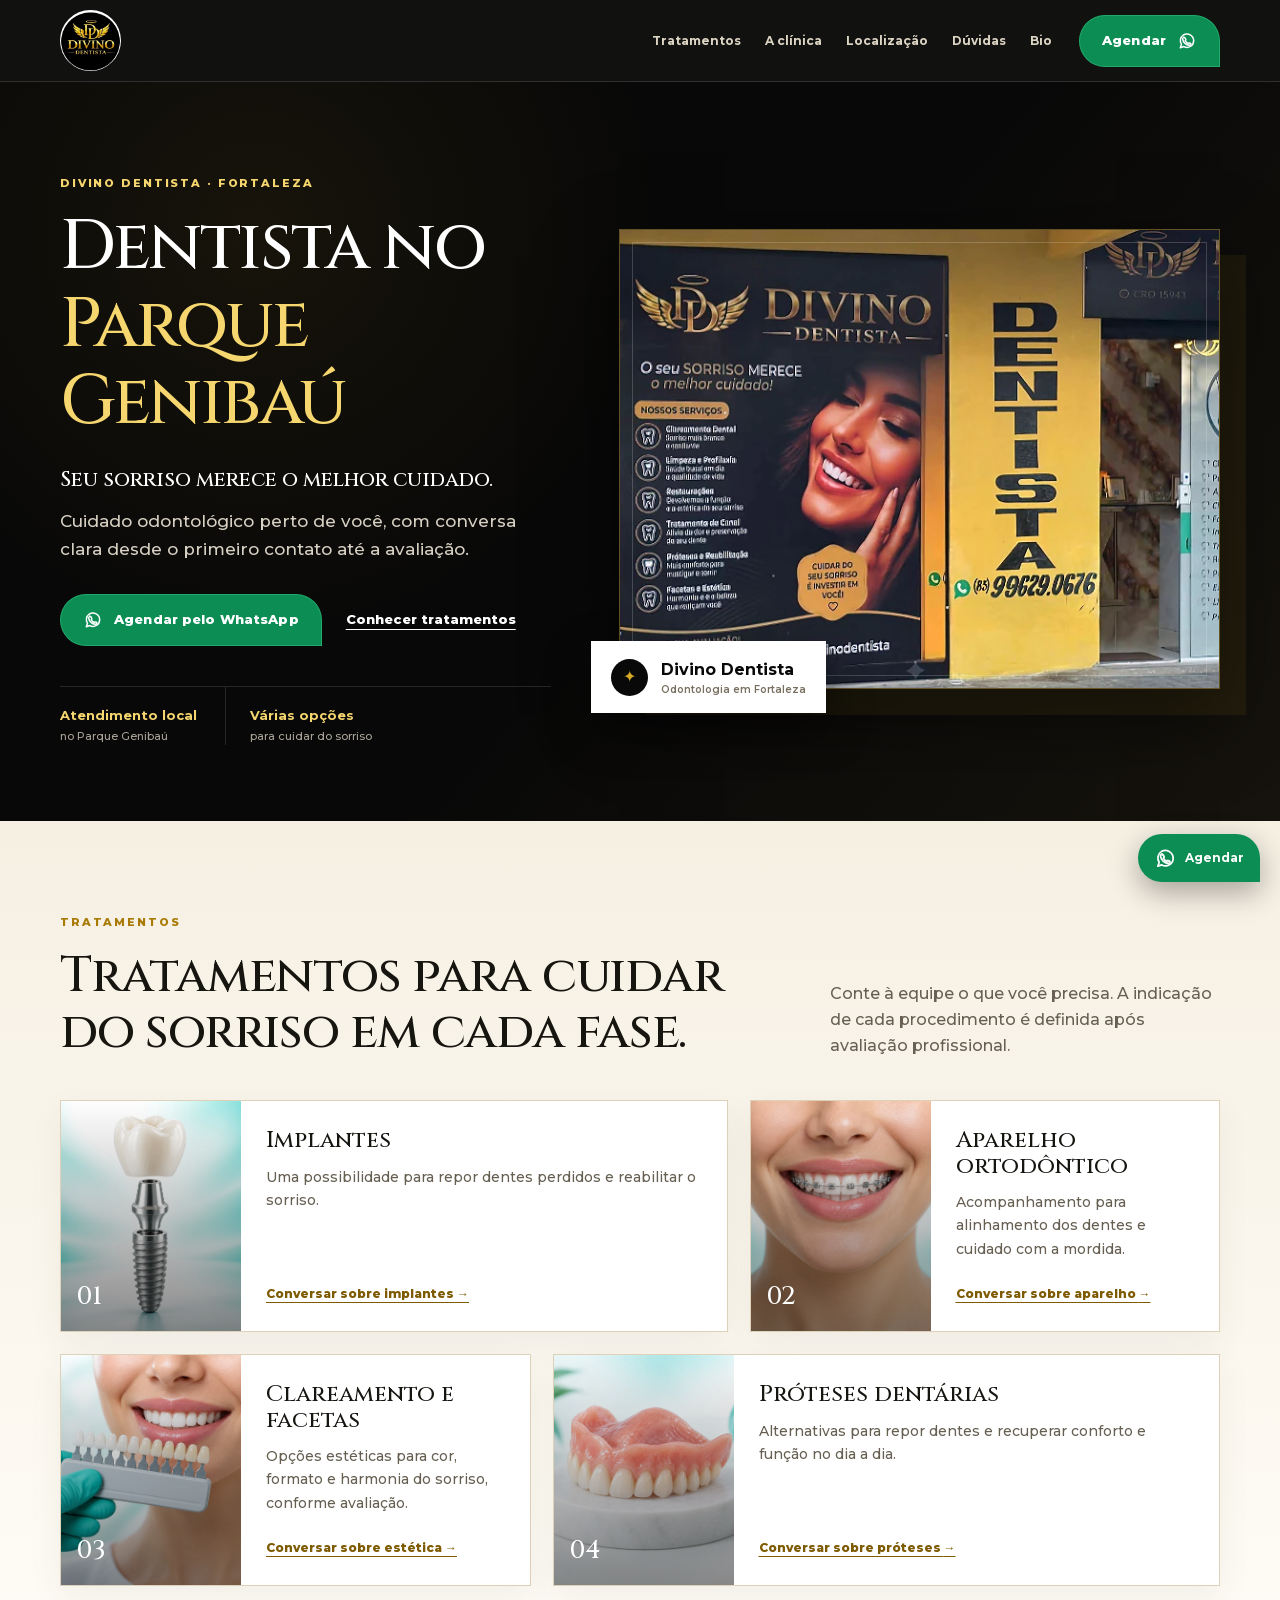
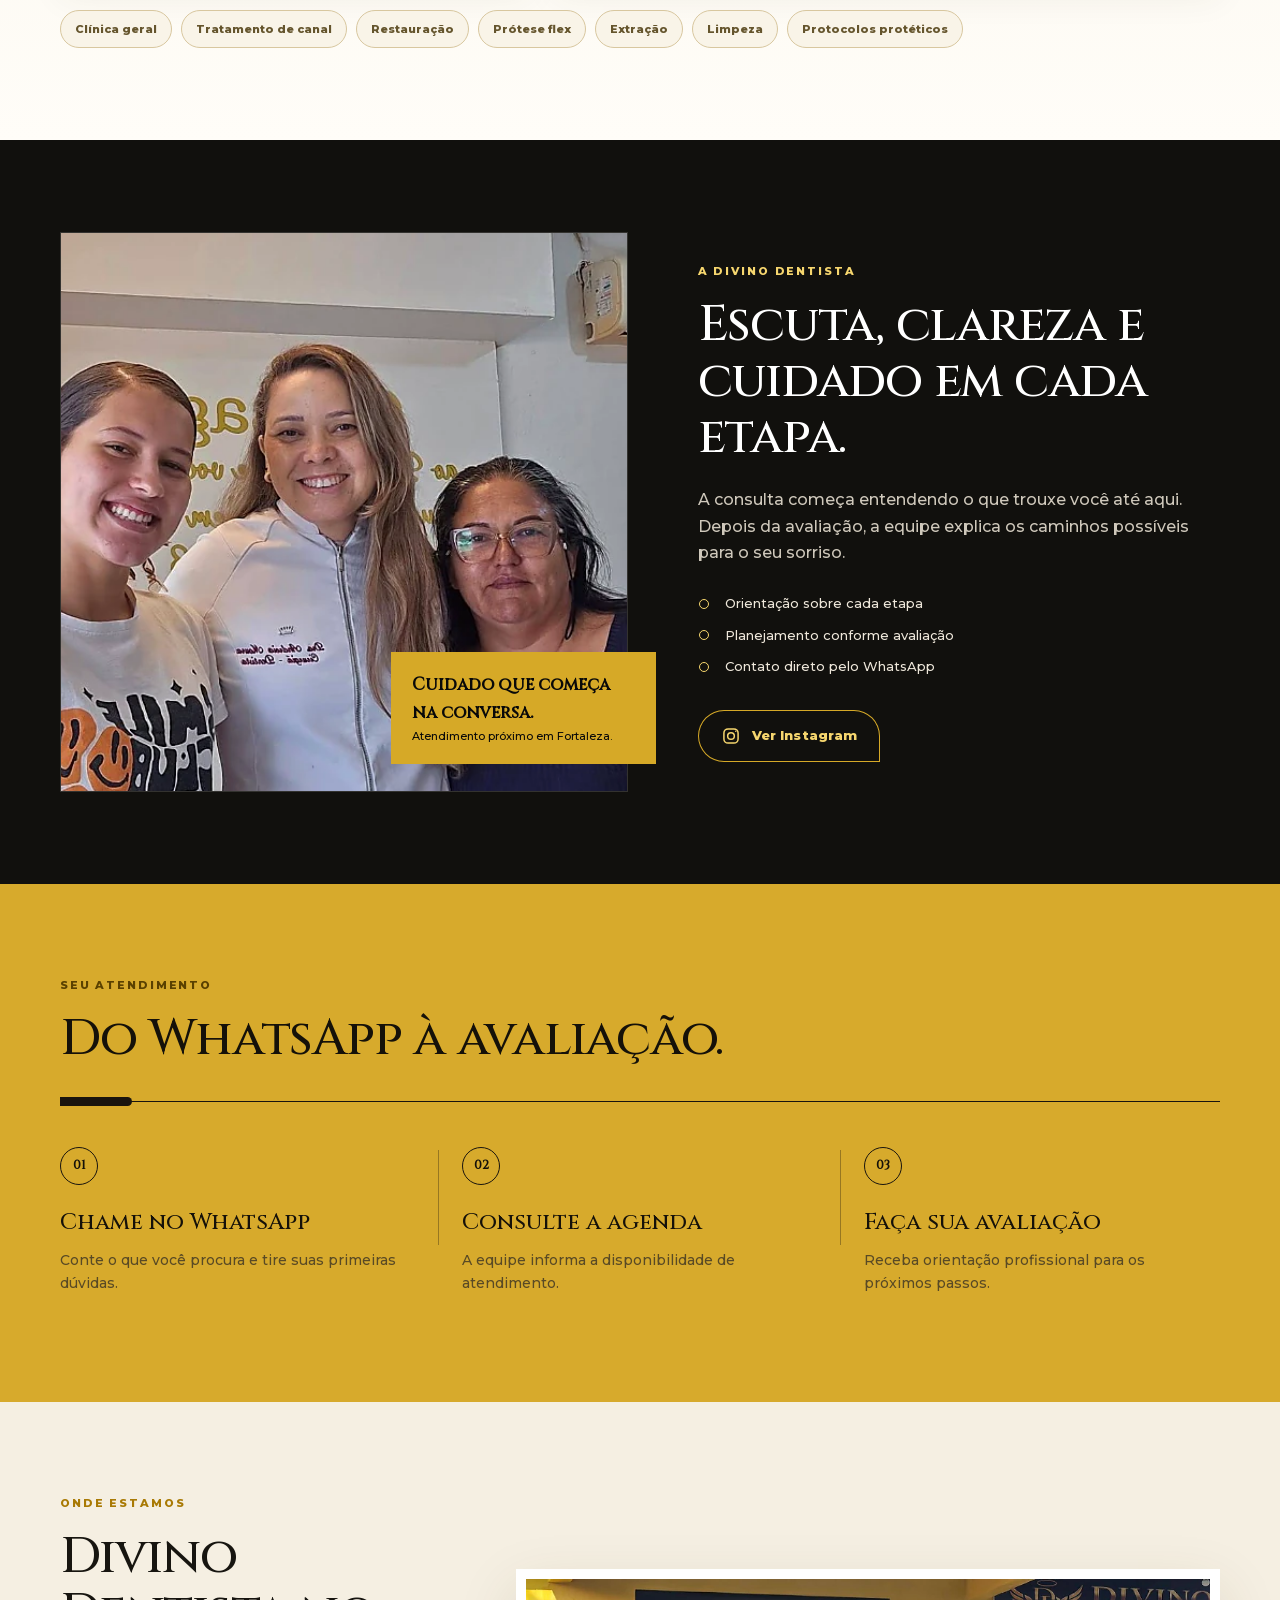
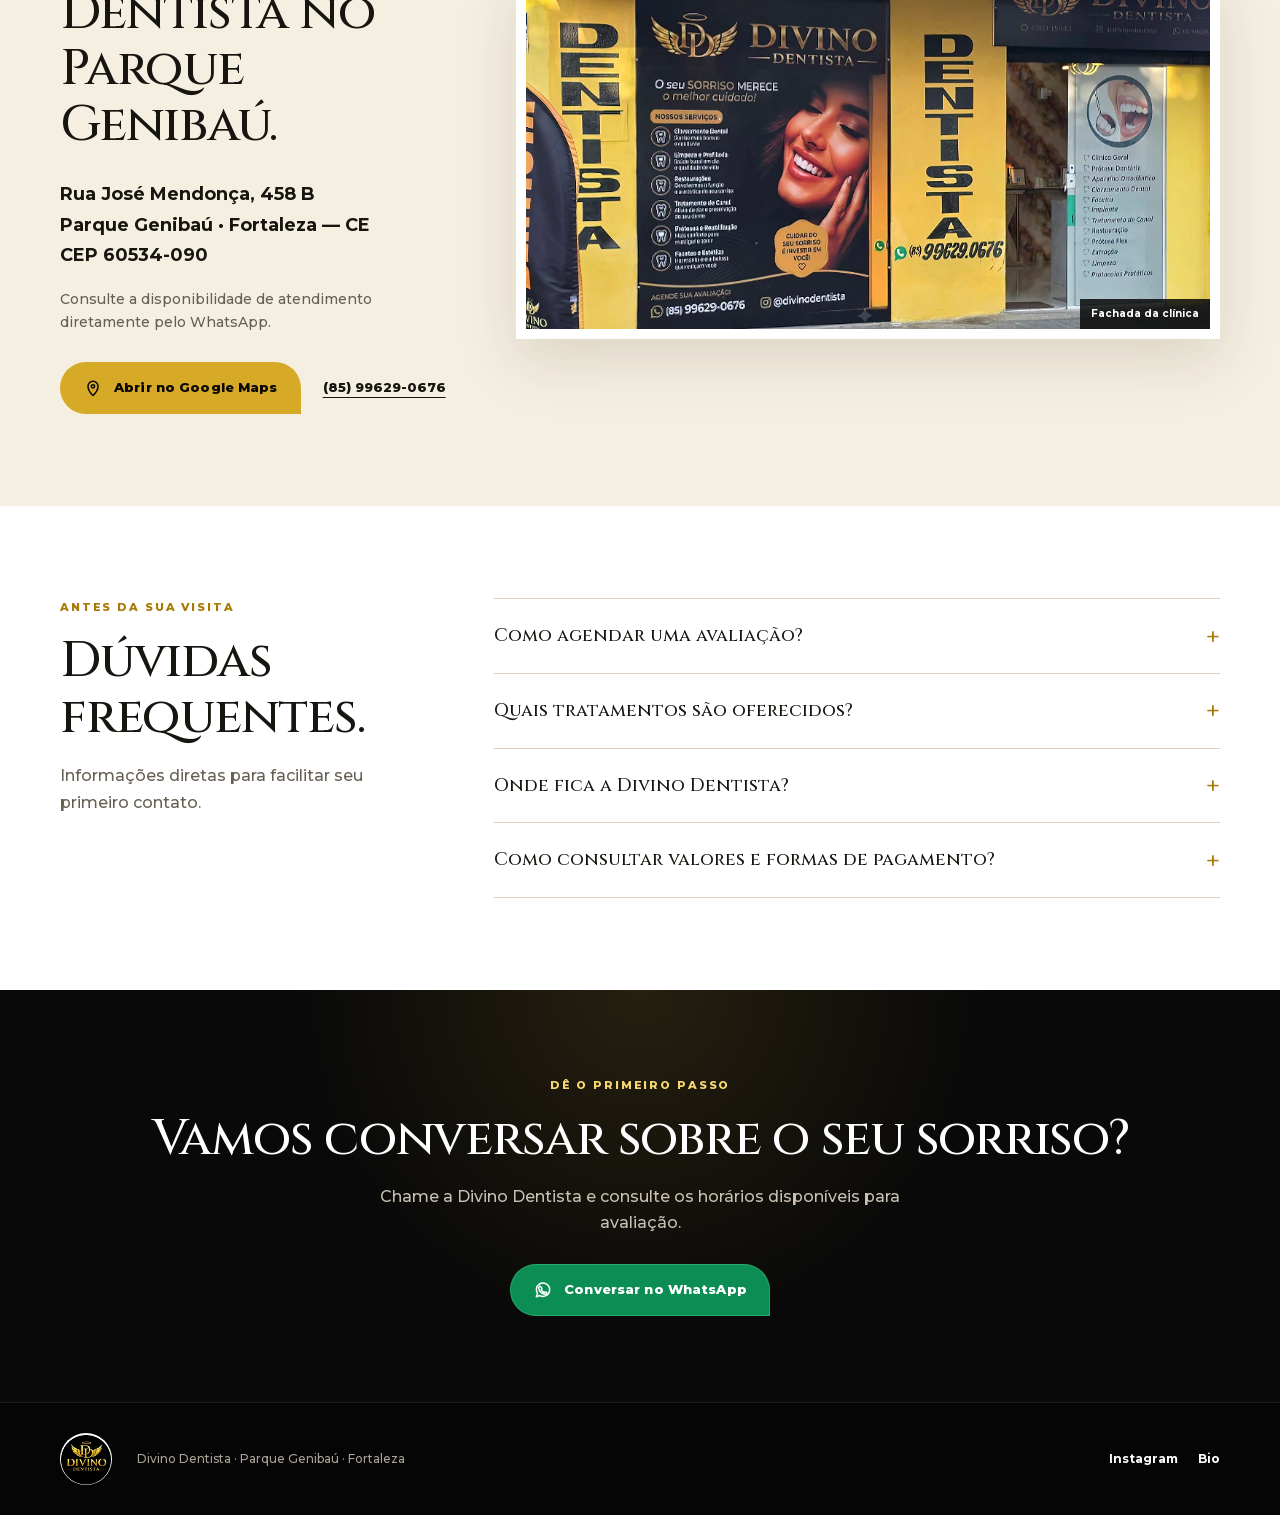
==== index.html @ 61fd7e7f "Publicar prévia do site Divino Dentista" ====
<!doctype html>
<html lang="pt-BR">
<head>
<meta charset="utf-8">
<meta name="viewport" content="width=device-width, initial-scale=1">
<title>Dentista no Parque Genibaú, Fortaleza | Divino Dentista</title>
<meta name="description" content="Dentista no Parque Genibaú, Fortaleza. Conheça os tratamentos da Divino Dentista e fale pelo WhatsApp para agendar sua avaliação.">
<meta name="robots" content="noindex, nofollow, noarchive">
<meta name="theme-color" content="#090909">
<meta property="og:type" content="website">
<meta property="og:locale" content="pt_BR">
<meta property="og:title" content="Divino Dentista | Odontologia no Parque Genibaú">
<meta property="og:description" content="Cuidado odontológico em Fortaleza. Veja os tratamentos e fale com a Divino Dentista.">
<meta property="og:image" content="./assets/fachada-divino.webp">
<link rel="icon" href="./assets/logo-divino.webp">
<link rel="stylesheet" href="./fonts.css">
<link rel="stylesheet" href="./personalizacao.css">
<script src="./config.js" defer></script>
<script src="./navegacao.js" defer></script>
<script src="./efeitos.js" defer></script>
<script type="application/ld+json">{"@context":"https://schema.org","@type":["Dentist","LocalBusiness"],"name":"Divino Dentista","telephone":"+55 85 99629-0676","image":"./assets/fachada-divino.webp","address":{"@type":"PostalAddress","streetAddress":"Rua José Mendonça, 458 B","addressLocality":"Fortaleza","addressRegion":"CE","postalCode":"60534-090","addressCountry":"BR"},"sameAs":["https://www.instagram.com/divinodentista/"],"hasMap":"https://maps.app.goo.gl/m3J3SYKCeG3zwxHp8"}</script>
</head>
<body>
<main>
<header class="header">
<a class="brand" href="#inicio" aria-label="Divino Dentista — início"><img class="clinic-logo" src="./assets/logo-divino.webp" alt="Divino Dentista" width="196" height="198"></a>
<nav aria-label="Navegação principal"><a href="#tratamentos">Tratamentos</a><a href="#clinica">A clínica</a><a href="#localizacao">Localização</a><a href="#duvidas">Dúvidas</a><a href="./bio.html">Bio</a></nav>
<a class="mobile-bio-link" href="./bio.html">Bio</a>
<a class="header-cta whatsapp-button" href="https://wa.me/5585996290676?text=Ol%C3%A1%2C%20vim%20pelo%20site%20da%20Divino%20Dentista%20e%20gostaria%20de%20agendar%20uma%20avalia%C3%A7%C3%A3o." target="_blank" rel="noopener noreferrer">Agendar <svg class="icon" viewBox="0 0 24 24" aria-hidden="true"><path d="M7.6 4.8A8.1 8.1 0 0 1 20 11.7a8 8 0 0 1-11.8 7L4 20l1.4-4.1A8 8 0 0 1 7.6 4.8Z"/><path d="M9 8.2c.3-.2.6-.2.8.2l.8 1.8c.1.3.1.5-.2.8l-.6.6c.8 1.5 1.9 2.6 3.5 3.4l.6-.7c.2-.2.5-.3.8-.1l1.8.8c.3.2.4.5.2.8-.4.8-1.2 1.4-2.1 1.4-3.8-.3-7.5-4-7.8-7.8 0-.9.7-1.7 1.4-2.2Z"/></svg></a>
</header>
<section class="hero" id="inicio"><div class="container hero-grid">
<div class="hero-copy"><span class="eyebrow">Divino Dentista · Fortaleza</span><h1>Dentista no <span>Parque Genibaú</span></h1><p class="hero-tagline">Seu sorriso merece o melhor cuidado.</p><p>Cuidado odontológico perto de você, com conversa clara desde o primeiro contato até a avaliação.</p>
<div class="hero-actions"><a class="button button-primary whatsapp-button" href="https://wa.me/5585996290676?text=Ol%C3%A1%2C%20vim%20pelo%20site%20da%20Divino%20Dentista%20e%20gostaria%20de%20agendar%20uma%20avalia%C3%A7%C3%A3o." target="_blank" rel="noopener noreferrer"><svg class="icon" viewBox="0 0 24 24" aria-hidden="true"><path d="M7.6 4.8A8.1 8.1 0 0 1 20 11.7a8 8 0 0 1-11.8 7L4 20l1.4-4.1A8 8 0 0 1 7.6 4.8Z"/><path d="M9 8.2c.3-.2.6-.2.8.2l.8 1.8c.1.3.1.5-.2.8l-.6.6c.8 1.5 1.9 2.6 3.5 3.4l.6-.7c.2-.2.5-.3.8-.1l1.8.8c.3.2.4.5.2.8-.4.8-1.2 1.4-2.1 1.4-3.8-.3-7.5-4-7.8-7.8 0-.9.7-1.7 1.4-2.2Z"/></svg>Agendar pelo WhatsApp</a><a class="text-link" href="#tratamentos">Conhecer tratamentos</a></div>
<div class="hero-trust" aria-label="Informações rápidas"><span><b>Atendimento local</b><small>no Parque Genibaú</small></span><span><b>Várias opções</b><small>para cuidar do sorriso</small></span></div></div>
<div class="hero-media"><img src="./assets/fachada-divino.webp" alt="Fachada da Divino Dentista no Parque Genibaú" width="1273" height="480"><div class="hero-badge"><span aria-hidden="true">✦</span><b>Divino Dentista<small>Odontologia em Fortaleza</small></b></div></div>
</div></section>
<section class="section services" id="tratamentos"><div class="container">
<div class="section-head"><div><span class="eyebrow">Tratamentos</span><h2>Tratamentos para cuidar do sorriso em cada fase.</h2></div><p>Conte à equipe o que você precisa. A indicação de cada procedimento é definida após avaliação profissional.</p></div>
<div class="services-grid">
<article><div class="service-media"><img src="./assets/implante-v11.webp" alt="Imagem ilustrativa de implante dentário" width="1024" height="1024" loading="lazy"><span>01</span></div><div class="service-copy"><h3>Implantes</h3><p>Uma possibilidade para repor dentes perdidos e reabilitar o sorriso.</p><a href="https://wa.me/5585996290676?text=Ol%C3%A1%2C%20gostaria%20de%20saber%20mais%20sobre%20implantes%20na%20Divino%20Dentista." target="_blank" rel="noopener noreferrer">Conversar sobre implantes <b>→</b></a></div></article>
<article><div class="service-media"><img src="./assets/ortodontia-v11.webp" alt="Imagem ilustrativa de aparelho ortodôntico" width="1024" height="1024" loading="lazy"><span>02</span></div><div class="service-copy"><h3>Aparelho ortodôntico</h3><p>Acompanhamento para alinhamento dos dentes e cuidado com a mordida.</p><a href="https://wa.me/5585996290676?text=Ol%C3%A1%2C%20gostaria%20de%20saber%20mais%20sobre%20aparelho%20ortod%C3%B4ntico%20na%20Divino%20Dentista." target="_blank" rel="noopener noreferrer">Conversar sobre aparelho <b>→</b></a></div></article>
<article><div class="service-media"><img src="./assets/facetas-v11.webp" alt="Imagem ilustrativa de avaliação para facetas" width="1024" height="1024" loading="lazy"><span>03</span></div><div class="service-copy"><h3>Clareamento e facetas</h3><p>Opções estéticas para cor, formato e harmonia do sorriso, conforme avaliação.</p><a href="https://wa.me/5585996290676?text=Ol%C3%A1%2C%20gostaria%20de%20saber%20mais%20sobre%20clareamento%20ou%20facetas%20na%20Divino%20Dentista." target="_blank" rel="noopener noreferrer">Conversar sobre estética <b>→</b></a></div></article>
<article><div class="service-media"><img src="./assets/proteses-v11.webp" alt="Imagem ilustrativa de prótese dentária" width="1024" height="1024" loading="lazy"><span>04</span></div><div class="service-copy"><h3>Próteses dentárias</h3><p>Alternativas para repor dentes e recuperar conforto e função no dia a dia.</p><a href="https://wa.me/5585996290676?text=Ol%C3%A1%2C%20gostaria%20de%20saber%20mais%20sobre%20pr%C3%B3tese%20dent%C3%A1ria%20na%20Divino%20Dentista." target="_blank" rel="noopener noreferrer">Conversar sobre próteses <b>→</b></a></div></article>
</div>
<div class="treatment-list" aria-label="Outros tratamentos informados pela clínica"><span>Clínica geral</span><span>Tratamento de canal</span><span>Restauração</span><span>Prótese flex</span><span>Extração</span><span>Limpeza</span><span>Protocolos protéticos</span></div>
</div></section>
<section class="section about" id="clinica"><div class="container about-grid">
<div class="about-media"><img src="./assets/atendimento-divino.webp" alt="Profissional e clientes na Divino Dentista" width="643" height="520" loading="lazy"><div><b>Cuidado que começa na conversa.</b><span>Atendimento próximo em Fortaleza.</span></div></div>
<div class="section-copy"><span class="eyebrow">A Divino Dentista</span><h2>Escuta, clareza e cuidado em cada etapa.</h2><p>A consulta começa entendendo o que trouxe você até aqui. Depois da avaliação, a equipe explica os caminhos possíveis para o seu sorriso.</p><div class="checks"><span>Orientação sobre cada etapa</span><span>Planejamento conforme avaliação</span><span>Contato direto pelo WhatsApp</span></div><a class="button button-outline" href="https://www.instagram.com/divinodentista/" target="_blank" rel="noopener noreferrer"><svg class="icon" viewBox="0 0 24 24" aria-hidden="true"><rect x="3.5" y="3.5" width="17" height="17" rx="5"/><circle cx="12" cy="12" r="4"/><path d="M17.7 6.3h.01"/></svg>Ver Instagram</a></div>
</div></section>
<section class="section process" id="agendamento"><div class="container"><div class="section-head"><div><span class="eyebrow">Seu atendimento</span><h2>Do WhatsApp à avaliação.</h2></div></div><div class="steps">
<article><b>01</b><h3>Chame no WhatsApp</h3><p>Conte o que você procura e tire suas primeiras dúvidas.</p></article>
<article><b>02</b><h3>Consulte a agenda</h3><p>A equipe informa a disponibilidade de atendimento.</p></article>
<article><b>03</b><h3>Faça sua avaliação</h3><p>Receba orientação profissional para os próximos passos.</p></article>
</div></div></section>
<section class="section location" id="localizacao"><div class="container location-grid">
<div class="location-copy"><span class="eyebrow">Onde estamos</span><h2>Divino Dentista no Parque Genibaú.</h2><address>Rua José Mendonça, 458 B<br>Parque Genibaú · Fortaleza — CE<br>CEP 60534-090</address><p>Consulte a disponibilidade de atendimento diretamente pelo WhatsApp.</p><div class="location-actions"><a class="button button-primary map-button" href="https://maps.app.goo.gl/m3J3SYKCeG3zwxHp8" target="_blank" rel="noopener noreferrer"><svg class="icon" viewBox="0 0 24 24" aria-hidden="true"><path d="M12 21s6-5.4 6-11a6 6 0 1 0-12 0c0 5.6 6 11 6 11Z"/><circle cx="12" cy="10" r="2"/></svg>Abrir no Google Maps</a><a class="text-link" href="tel:+5585996290676">(85) 99629-0676</a></div></div>
<div class="location-photo"><img src="./assets/fachada-divino.webp" alt="Fachada amarela e preta da Divino Dentista na Rua José Mendonça" width="1273" height="480"><span>Fachada da clínica</span></div>
</div></section>
<section class="section faq" id="duvidas"><div class="container faq-grid"><div><span class="eyebrow">Antes da sua visita</span><h2>Dúvidas frequentes.</h2><p>Informações diretas para facilitar seu primeiro contato.</p></div><div class="faq-list">
<details><summary>Como agendar uma avaliação?</summary><p>Toque em qualquer botão de WhatsApp do site e envie a mensagem. A equipe informa os horários disponíveis.</p></details>
<details><summary>Quais tratamentos são oferecidos?</summary><p>A fachada da clínica informa clínica geral, prótese dentária, aparelho ortodôntico, clareamento, facetas, implantes, tratamento de canal, restauração, prótese flex, extração, limpeza e protocolos protéticos. A disponibilidade e a indicação devem ser confirmadas na avaliação.</p></details>
<details><summary>Onde fica a Divino Dentista?</summary><p>Na Rua José Mendonça, 458 B, Parque Genibaú, Fortaleza — CE. Use o botão do Google Maps para abrir a rota.</p></details>
<details><summary>Como consultar valores e formas de pagamento?</summary><p>Os valores dependem da avaliação e do tratamento indicado. Fale com a equipe pelo WhatsApp para receber as orientações.</p></details>
</div></div></section>
<section class="final-cta"><div class="container"><span class="eyebrow">Dê o primeiro passo</span><h2>Vamos conversar sobre o seu sorriso?</h2><p>Chame a Divino Dentista e consulte os horários disponíveis para avaliação.</p><a class="button button-gold whatsapp-button" href="https://wa.me/5585996290676?text=Ol%C3%A1%2C%20vim%20pelo%20site%20da%20Divino%20Dentista%20e%20gostaria%20de%20agendar%20uma%20avalia%C3%A7%C3%A3o." target="_blank" rel="noopener noreferrer"><svg class="icon" viewBox="0 0 24 24" aria-hidden="true"><path d="M7.6 4.8A8.1 8.1 0 0 1 20 11.7a8 8 0 0 1-11.8 7L4 20l1.4-4.1A8 8 0 0 1 7.6 4.8Z"/><path d="M9 8.2c.3-.2.6-.2.8.2l.8 1.8c.1.3.1.5-.2.8l-.6.6c.8 1.5 1.9 2.6 3.5 3.4l.6-.7c.2-.2.5-.3.8-.1l1.8.8c.3.2.4.5.2.8-.4.8-1.2 1.4-2.1 1.4-3.8-.3-7.5-4-7.8-7.8 0-.9.7-1.7 1.4-2.2Z"/></svg>Conversar no WhatsApp</a></div></section>
<footer><div class="container footer-inner"><a class="brand footer-brand" href="#inicio"><img class="clinic-logo" src="./assets/logo-divino.webp" alt="Divino Dentista" width="196" height="198"></a><p>Divino Dentista · Parque Genibaú · Fortaleza</p><div><a href="https://www.instagram.com/divinodentista/" target="_blank" rel="noopener noreferrer">Instagram</a><a href="./bio.html">Bio</a></div></div></footer>
<a class="whatsapp" href="https://wa.me/5585996290676?text=Ol%C3%A1%2C%20vim%20pelo%20site%20da%20Divino%20Dentista%20e%20gostaria%20de%20agendar%20uma%20avalia%C3%A7%C3%A3o." target="_blank" rel="noopener noreferrer" aria-label="Agendar avaliação pelo WhatsApp"><svg class="icon" viewBox="0 0 24 24" aria-hidden="true"><path d="M7.6 4.8A8.1 8.1 0 0 1 20 11.7a8 8 0 0 1-11.8 7L4 20l1.4-4.1A8 8 0 0 1 7.6 4.8Z"/><path d="M9 8.2c.3-.2.6-.2.8.2l.8 1.8c.1.3.1.5-.2.8l-.6.6c.8 1.5 1.9 2.6 3.5 3.4l.6-.7c.2-.2.5-.3.8-.1l1.8.8c.3.2.4.5.2.8-.4.8-1.2 1.4-2.1 1.4-3.8-.3-7.5-4-7.8-7.8 0-.9.7-1.7 1.4-2.2Z"/></svg><b>Agendar</b></a>
</main>
</body>
</html>
---- fonts.css ----
/* latin-ext */
@font-face {
  font-family: 'Cinzel';
  font-style: normal;
  font-weight: 400;
  font-display: swap;
  src: url(./assets/cinzel-060f4e56.woff2) format('woff2');
  unicode-range: U+0100-02BA, U+02BD-02C5, U+02C7-02CC, U+02CE-02D7, U+02DD-02FF, U+0304, U+0308, U+0329, U+1D00-1DBF, U+1E00-1E9F, U+1EF2-1EFF, U+2020, U+20A0-20AB, U+20AD-20C0, U+2113, U+2C60-2C7F, U+A720-A7FF;
}
/* latin */
@font-face {
  font-family: 'Cinzel';
  font-style: normal;
  font-weight: 400;
  font-display: swap;
  src: url(./assets/cinzel-30d2fd52.woff2) format('woff2');
  unicode-range: U+0000-00FF, U+0131, U+0152-0153, U+02BB-02BC, U+02C6, U+02DA, U+02DC, U+0304, U+0308, U+0329, U+2000-206F, U+20AC, U+2122, U+2191, U+2193, U+2212, U+2215, U+FEFF, U+FFFD;
}
/* latin-ext */
@font-face {
  font-family: 'Cinzel';
  font-style: normal;
  font-weight: 500;
  font-display: swap;
  src: url(./assets/cinzel-060f4e56.woff2) format('woff2');
  unicode-range: U+0100-02BA, U+02BD-02C5, U+02C7-02CC, U+02CE-02D7, U+02DD-02FF, U+0304, U+0308, U+0329, U+1D00-1DBF, U+1E00-1E9F, U+1EF2-1EFF, U+2020, U+20A0-20AB, U+20AD-20C0, U+2113, U+2C60-2C7F, U+A720-A7FF;
}
/* latin */
@font-face {
  font-family: 'Cinzel';
  font-style: normal;
  font-weight: 500;
  font-display: swap;
  src: url(./assets/cinzel-30d2fd52.woff2) format('woff2');
  unicode-range: U+0000-00FF, U+0131, U+0152-0153, U+02BB-02BC, U+02C6, U+02DA, U+02DC, U+0304, U+0308, U+0329, U+2000-206F, U+20AC, U+2122, U+2191, U+2193, U+2212, U+2215, U+FEFF, U+FFFD;
}

.__font_cinzel_0uk0kjv { font-family: 'Cinzel', sans-serif; }

.__variable_cinzel_0uk0kjv { --font-display: 'Cinzel', sans-serif; }

/* cyrillic-ext */
@font-face {
  font-family: 'Montserrat';
  font-style: normal;
  font-weight: 400;
  font-display: swap;
  src: url(./assets/montserrat-293d8083.woff2) format('woff2');
  unicode-range: U+0460-052F, U+1C80-1C8A, U+20B4, U+2DE0-2DFF, U+A640-A69F, U+FE2E-FE2F;
}
/* cyrillic */
@font-face {
  font-family: 'Montserrat';
  font-style: normal;
  font-weight: 400;
  font-display: swap;
  src: url(./assets/montserrat-9e6b6d44.woff2) format('woff2');
  unicode-range: U+0301, U+0400-045F, U+0490-0491, U+04B0-04B1, U+2116;
}
/* vietnamese */
@font-face {
  font-family: 'Montserrat';
  font-style: normal;
  font-weight: 400;
  font-display: swap;
  src: url(./assets/montserrat-c209a25b.woff2) format('woff2');
  unicode-range: U+0102-0103, U+0110-0111, U+0128-0129, U+0168-0169, U+01A0-01A1, U+01AF-01B0, U+0300-0301, U+0303-0304, U+0308-0309, U+0323, U+0329, U+1EA0-1EF9, U+20AB;
}
/* latin-ext */
@font-face {
  font-family: 'Montserrat';
  font-style: normal;
  font-weight: 400;
  font-display: swap;
  src: url(./assets/montserrat-de38a218.woff2) format('woff2');
  unicode-range: U+0100-02BA, U+02BD-02C5, U+02C7-02CC, U+02CE-02D7, U+02DD-02FF, U+0304, U+0308, U+0329, U+1D00-1DBF, U+1E00-1E9F, U+1EF2-1EFF, U+2020, U+20A0-20AB, U+20AD-20C0, U+2113, U+2C60-2C7F, U+A720-A7FF;
}
/* latin */
@font-face {
  font-family: 'Montserrat';
  font-style: normal;
  font-weight: 400;
  font-display: swap;
  src: url(./assets/montserrat-2f5adf11.woff2) format('woff2');
  unicode-range: U+0000-00FF, U+0131, U+0152-0153, U+02BB-02BC, U+02C6, U+02DA, U+02DC, U+0304, U+0308, U+0329, U+2000-206F, U+20AC, U+2122, U+2191, U+2193, U+2212, U+2215, U+FEFF, U+FFFD;
}
/* cyrillic-ext */
@font-face {
  font-family: 'Montserrat';
  font-style: normal;
  font-weight: 500;
  font-display: swap;
  src: url(./assets/montserrat-293d8083.woff2) format('woff2');
  unicode-range: U+0460-052F, U+1C80-1C8A, U+20B4, U+2DE0-2DFF, U+A640-A69F, U+FE2E-FE2F;
}
/* cyrillic */
@font-face {
  font-family: 'Montserrat';
  font-style: normal;
  font-weight: 500;
  font-display: swap;
  src: url(./assets/montserrat-9e6b6d44.woff2) format('woff2');
  unicode-range: U+0301, U+0400-045F, U+0490-0491, U+04B0-04B1, U+2116;
}
/* vietnamese */
@font-face {
  font-family: 'Montserrat';
  font-style: normal;
  font-weight: 500;
  font-display: swap;
  src: url(./assets/montserrat-c209a25b.woff2) format('woff2');
  unicode-range: U+0102-0103, U+0110-0111, U+0128-0129, U+0168-0169, U+01A0-01A1, U+01AF-01B0, U+0300-0301, U+0303-0304, U+0308-0309, U+0323, U+0329, U+1EA0-1EF9, U+20AB;
}
/* latin-ext */
@font-face {
  font-family: 'Montserrat';
  font-style: normal;
  font-weight: 500;
  font-display: swap;
  src: url(./assets/montserrat-de38a218.woff2) format('woff2');
  unicode-range: U+0100-02BA, U+02BD-02C5, U+02C7-02CC, U+02CE-02D7, U+02DD-02FF, U+0304, U+0308, U+0329, U+1D00-1DBF, U+1E00-1E9F, U+1EF2-1EFF, U+2020, U+20A0-20AB, U+20AD-20C0, U+2113, U+2C60-2C7F, U+A720-A7FF;
}
/* latin */
@font-face {
  font-family: 'Montserrat';
  font-style: normal;
  font-weight: 500;
  font-display: swap;
  src: url(./assets/montserrat-2f5adf11.woff2) format('woff2');
  unicode-range: U+0000-00FF, U+0131, U+0152-0153, U+02BB-02BC, U+02C6, U+02DA, U+02DC, U+0304, U+0308, U+0329, U+2000-206F, U+20AC, U+2122, U+2191, U+2193, U+2212, U+2215, U+FEFF, U+FFFD;
}
/* cyrillic-ext */
@font-face {
  font-family: 'Montserrat';
  font-style: normal;
  font-weight: 600;
  font-display: swap;
  src: url(./assets/montserrat-293d8083.woff2) format('woff2');
  unicode-range: U+0460-052F, U+1C80-1C8A, U+20B4, U+2DE0-2DFF, U+A640-A69F, U+FE2E-FE2F;
}
/* cyrillic */
@font-face {
  font-family: 'Montserrat';
  font-style: normal;
  font-weight: 600;
  font-display: swap;
  src: url(./assets/montserrat-9e6b6d44.woff2) format('woff2');
  unicode-range: U+0301, U+0400-045F, U+0490-0491, U+04B0-04B1, U+2116;
}
/* vietnamese */
@font-face {
  font-family: 'Montserrat';
  font-style: normal;
  font-weight: 600;
  font-display: swap;
  src: url(./assets/montserrat-c209a25b.woff2) format('woff2');
  unicode-range: U+0102-0103, U+0110-0111, U+0128-0129, U+0168-0169, U+01A0-01A1, U+01AF-01B0, U+0300-0301, U+0303-0304, U+0308-0309, U+0323, U+0329, U+1EA0-1EF9, U+20AB;
}
/* latin-ext */
@font-face {
  font-family: 'Montserrat';
  font-style: normal;
  font-weight: 600;
  font-display: swap;
  src: url(./assets/montserrat-de38a218.woff2) format('woff2');
  unicode-range: U+0100-02BA, U+02BD-02C5, U+02C7-02CC, U+02CE-02D7, U+02DD-02FF, U+0304, U+0308, U+0329, U+1D00-1DBF, U+1E00-1E9F, U+1EF2-1EFF, U+2020, U+20A0-20AB, U+20AD-20C0, U+2113, U+2C60-2C7F, U+A720-A7FF;
}
/* latin */
@font-face {
  font-family: 'Montserrat';
  font-style: normal;
  font-weight: 600;
  font-display: swap;
  src: url(./assets/montserrat-2f5adf11.woff2) format('woff2');
  unicode-range: U+0000-00FF, U+0131, U+0152-0153, U+02BB-02BC, U+02C6, U+02DA, U+02DC, U+0304, U+0308, U+0329, U+2000-206F, U+20AC, U+2122, U+2191, U+2193, U+2212, U+2215, U+FEFF, U+FFFD;
}
/* cyrillic-ext */
@font-face {
  font-family: 'Montserrat';
  font-style: normal;
  font-weight: 700;
  font-display: swap;
  src: url(./assets/montserrat-293d8083.woff2) format('woff2');
  unicode-range: U+0460-052F, U+1C80-1C8A, U+20B4, U+2DE0-2DFF, U+A640-A69F, U+FE2E-FE2F;
}
/* cyrillic */
@font-face {
  font-family: 'Montserrat';
  font-style: normal;
  font-weight: 700;
  font-display: swap;
  src: url(./assets/montserrat-9e6b6d44.woff2) format('woff2');
  unicode-range: U+0301, U+0400-045F, U+0490-0491, U+04B0-04B1, U+2116;
}
/* vietnamese */
@font-face {
  font-family: 'Montserrat';
  font-style: normal;
  font-weight: 700;
  font-display: swap;
  src: url(./assets/montserrat-c209a25b.woff2) format('woff2');
  unicode-range: U+0102-0103, U+0110-0111, U+0128-0129, U+0168-0169, U+01A0-01A1, U+01AF-01B0, U+0300-0301, U+0303-0304, U+0308-0309, U+0323, U+0329, U+1EA0-1EF9, U+20AB;
}
/* latin-ext */
@font-face {
  font-family: 'Montserrat';
  font-style: normal;
  font-weight: 700;
  font-display: swap;
  src: url(./assets/montserrat-de38a218.woff2) format('woff2');
  unicode-range: U+0100-02BA, U+02BD-02C5, U+02C7-02CC, U+02CE-02D7, U+02DD-02FF, U+0304, U+0308, U+0329, U+1D00-1DBF, U+1E00-1E9F, U+1EF2-1EFF, U+2020, U+20A0-20AB, U+20AD-20C0, U+2113, U+2C60-2C7F, U+A720-A7FF;
}
/* latin */
@font-face {
  font-family: 'Montserrat';
  font-style: normal;
  font-weight: 700;
  font-display: swap;
  src: url(./assets/montserrat-2f5adf11.woff2) format('woff2');
  unicode-range: U+0000-00FF, U+0131, U+0152-0153, U+02BB-02BC, U+02C6, U+02DA, U+02DC, U+0304, U+0308, U+0329, U+2000-206F, U+20AC, U+2122, U+2191, U+2193, U+2212, U+2215, U+FEFF, U+FFFD;
}
/* cyrillic-ext */
@font-face {
  font-family: 'Montserrat';
  font-style: normal;
  font-weight: 800;
  font-display: swap;
  src: url(./assets/montserrat-293d8083.woff2) format('woff2');
  unicode-range: U+0460-052F, U+1C80-1C8A, U+20B4, U+2DE0-2DFF, U+A640-A69F, U+FE2E-FE2F;
}
/* cyrillic */
@font-face {
  font-family: 'Montserrat';
  font-style: normal;
  font-weight: 800;
  font-display: swap;
  src: url(./assets/montserrat-9e6b6d44.woff2) format('woff2');
  unicode-range: U+0301, U+0400-045F, U+0490-0491, U+04B0-04B1, U+2116;
}
/* vietnamese */
@font-face {
  font-family: 'Montserrat';
  font-style: normal;
  font-weight: 800;
  font-display: swap;
  src: url(./assets/montserrat-c209a25b.woff2) format('woff2');
  unicode-range: U+0102-0103, U+0110-0111, U+0128-0129, U+0168-0169, U+01A0-01A1, U+01AF-01B0, U+0300-0301, U+0303-0304, U+0308-0309, U+0323, U+0329, U+1EA0-1EF9, U+20AB;
}
/* latin-ext */
@font-face {
  font-family: 'Montserrat';
  font-style: normal;
  font-weight: 800;
  font-display: swap;
  src: url(./assets/montserrat-de38a218.woff2) format('woff2');
  unicode-range: U+0100-02BA, U+02BD-02C5, U+02C7-02CC, U+02CE-02D7, U+02DD-02FF, U+0304, U+0308, U+0329, U+1D00-1DBF, U+1E00-1E9F, U+1EF2-1EFF, U+2020, U+20A0-20AB, U+20AD-20C0, U+2113, U+2C60-2C7F, U+A720-A7FF;
}
/* latin */
@font-face {
  font-family: 'Montserrat';
  font-style: normal;
  font-weight: 800;
  font-display: swap;
  src: url(./assets/montserrat-2f5adf11.woff2) format('woff2');
  unicode-range: U+0000-00FF, U+0131, U+0152-0153, U+02BB-02BC, U+02C6, U+02DA, U+02DC, U+0304, U+0308, U+0329, U+2000-206F, U+20AC, U+2122, U+2191, U+2193, U+2212, U+2215, U+FEFF, U+FFFD;
}

.__font_montserrat_0mlflw3 { font-family: 'Montserrat', sans-serif; }

.__variable_montserrat_0mlflw3 { --font-body: 'Montserrat', sans-serif; }
---- personalizacao.css ----
:root{--black:#090909;--ink:#171510;--muted:#665f52;--gold:#d6a927;--gold-light:#f6d66e;--cream:#f7f2e7;--white:#fff;--line:#ddd2b9;--green:#0b8d54;--body:'Montserrat',Arial,sans-serif;--display:'Cinzel',Georgia,serif}
*{box-sizing:border-box}
html{scroll-behavior:smooth;scroll-padding-top:90px;overflow-x:clip}
body{margin:0;background:var(--cream);color:var(--ink);font:500 16px/1.65 var(--body);overflow-x:clip}
img{display:block;max-width:100%;height:auto}
a{color:inherit;text-decoration:none}
button{font:inherit}
a,button{-webkit-tap-highlight-color:transparent}
a:focus-visible,button:focus-visible,summary:focus-visible{outline:3px solid var(--gold);outline-offset:4px}
h1,h2,h3,p{margin:0}
h1,h2,h3{font-family:var(--display);font-weight:500;line-height:1.12}
h1{font-size:clamp(44px,5.4vw,74px);letter-spacing:-.035em}
h1 span{display:block;color:var(--gold-light)}
h2{font-size:clamp(32px,4vw,50px);letter-spacing:-.025em}
h3{font-size:23px}
p{color:var(--muted)}
.container{width:min(1160px,calc(100% - 64px));margin:auto}
.section{padding:92px 0;scroll-margin-top:86px}
.eyebrow{display:block;margin-bottom:17px;color:#a97a05;font-size:11px;font-weight:800;letter-spacing:.17em;text-transform:uppercase}
.header{position:sticky;top:0;z-index:20;display:flex;align-items:center;gap:27px;min-height:82px;padding:10px max(32px,calc((100vw - 1160px)/2));background:#080808f5;color:#fff;border-bottom:1px solid #ffffff20;backdrop-filter:blur(14px)}
.brand{flex:none}.clinic-logo{width:61px;height:61px;border-radius:50%;object-fit:cover}
.header nav{display:flex;align-items:center;gap:24px;margin-left:auto;font-size:12px;font-weight:700;white-space:nowrap}
.header nav a{color:#ddd5c4}.header nav a:hover{color:var(--gold-light)}
.header-cta,.button{display:inline-flex;align-items:center;justify-content:center;gap:11px;min-height:52px;padding:12px 22px;border:1px solid transparent;border-radius:999px 999px 10px 999px;font-size:13px;font-weight:800;letter-spacing:.01em;transition:transform .22s ease,box-shadow .22s ease,background-color .22s ease,border-color .22s ease}
.header-cta{background:var(--gold);color:#090909}
.header-cta:hover,.button:hover{transform:translateY(-2px);box-shadow:0 10px 24px #0003}.header-cta:active,.button:active{transform:translateY(0) scale(.98);box-shadow:none}
.icon{width:20px;height:20px;flex:none;fill:none;stroke:currentColor;stroke-width:1.8;stroke-linecap:round;stroke-linejoin:round}
.whatsapp-button{background:var(--green)!important;color:#fff!important;border-color:#22a96b!important}.header-cta.whatsapp-button:hover,.whatsapp-button:hover{background:#087c49!important}
.mobile-bio-link{display:none}
.hero{position:relative;min-height:690px;padding:92px 0 76px;background:radial-gradient(circle at 20% 20%,#5f4b172d,transparent 35%),linear-gradient(130deg,#080808 0 53%,#16130d 100%);color:#fff;overflow:hidden;scroll-margin-top:82px}
.hero:before{content:"";position:absolute;inset:0;background-image:linear-gradient(#fff05 1px,transparent 1px),linear-gradient(90deg,#fff05 1px,transparent 1px);background-size:62px 62px;mask-image:linear-gradient(90deg,#000,transparent 68%)}
.hero-grid{position:relative;display:grid;grid-template-columns:.9fr 1.1fr;gap:68px;align-items:center}
.hero-copy{position:relative;z-index:1}.hero .eyebrow{color:var(--gold-light)}.hero-copy>p{max-width:610px;color:#d7d0c3;font-size:17px}
.hero-tagline{margin:22px 0 9px!important;color:#fff!important;font-family:var(--display);font-size:21px!important}
.hero-actions{display:flex;align-items:center;gap:24px;margin-top:31px}.button-primary{background:var(--gold);color:#0a0907}.button-primary:hover{background:var(--gold-light)}
.text-link{font-size:13px;font-weight:800;text-decoration:underline;text-underline-offset:5px}.hero .text-link{color:#fff}
.hero-trust{display:flex;gap:0;margin-top:40px;border-top:1px solid #ffffff20}.hero-trust span{display:flex;flex-direction:column;min-width:165px;padding:18px 24px 0 0}.hero-trust span+span{padding-left:24px;border-left:1px solid #ffffff20}.hero-trust b{color:var(--gold-light);font-size:13px}.hero-trust small{color:#a9a397;font-size:11px}
.hero-media{position:relative;min-width:0}.hero-media>img{width:100%;height:460px;object-fit:cover;object-position:center;border:1px solid #e6bd4b66;box-shadow:26px 26px 0 #d6a92712,0 28px 70px #0009}
.hero-media:before{content:"";position:absolute;z-index:2;inset:13px;border:1px solid #ffffff2e;pointer-events:none}
.hero-badge{position:absolute;z-index:3;left:-28px;bottom:-24px;display:flex;align-items:center;gap:13px;padding:16px 20px;background:#fff;color:var(--black);box-shadow:0 16px 45px #0007}.hero-badge>span{display:grid;place-items:center;width:37px;height:37px;background:var(--black);color:var(--gold);border-radius:50%}.hero-badge b,.hero-badge small{display:block}.hero-badge small{color:#786f60;font:600 10px/1.4 var(--body)}
.section-head{display:flex;justify-content:space-between;gap:50px;align-items:end;margin-bottom:40px}.section-head>div{max-width:700px}.section-head>p{max-width:390px}
.services{background:linear-gradient(180deg,#f6f0e3,#fffdf8)}.services-grid{display:grid;grid-template-columns:repeat(12,1fr);gap:22px}.services-grid article:nth-child(1),.services-grid article:nth-child(4){grid-column:span 7}.services-grid article:nth-child(2),.services-grid article:nth-child(3){grid-column:span 5}
.services-grid article{display:grid;grid-template-columns:180px 1fr;min-height:230px;background:#fff;border:1px solid var(--line);box-shadow:0 12px 32px #473b2010;overflow:hidden}
.service-media{position:relative;min-height:230px}.service-media img{width:100%;height:100%;object-fit:cover}.service-media:after{content:"";position:absolute;inset:0;background:linear-gradient(180deg,transparent,#0007)}.service-media span{position:absolute;z-index:2;left:16px;bottom:12px;color:#fff;font-family:var(--display);font-size:26px}
.service-copy{display:flex;flex-direction:column;padding:27px 25px}.service-copy p{margin:12px 0 20px;font-size:14px}.service-copy a{margin-top:auto;color:#7e5a00;font-size:12px;font-weight:800;text-decoration:underline;text-decoration-thickness:1px;text-underline-offset:4px}.service-copy a:hover{color:#2d2100}
.treatment-list{display:flex;flex-wrap:wrap;gap:9px;margin-top:24px}.treatment-list span{padding:9px 14px;border:1px solid #d8c79f;background:#f9f4e8;color:#65552d;border-radius:999px;font-size:11px;font-weight:750}
.about{background:#11100d;color:#fff}.about-grid{display:grid;grid-template-columns:1fr .92fr;gap:70px;align-items:center}.about-media{position:relative}.about-media>img{width:100%;height:560px;object-fit:cover;object-position:center 35%;border:1px solid #ffffff24}.about-media>div{position:absolute;right:-28px;bottom:28px;max-width:265px;padding:19px 21px;background:var(--gold);color:#090909}.about-media b,.about-media span{display:block}.about-media b{font-family:var(--display);font-size:17px}.about-media span{font-size:11px}
.section-copy .eyebrow{color:var(--gold-light)}.section-copy h2{margin-bottom:22px}.section-copy p{color:#cfc8bb}.checks{display:grid;gap:10px;margin:27px 0}.checks span{position:relative;padding-left:27px;color:#eee7da;font-size:13px}.checks span:before{content:"";position:absolute;left:1px;top:.42em;width:8px;height:8px;border:1px solid var(--gold-light);border-radius:50%}.button-outline{margin-top:5px;border:1px solid var(--gold);color:var(--gold-light);background:transparent}.button-outline:hover{background:#d6a92714}
.process{background:#d7aa2c;color:#151109}.process .eyebrow{color:#5a4100}.process .section-head{margin-bottom:34px}.steps{position:relative;display:grid;grid-template-columns:repeat(3,1fr);gap:46px;padding-top:18px;border-top:1px solid #19140e}.steps:before{content:"";position:absolute;top:-5px;left:0;width:72px;height:9px;background:#19140e;border-radius:0 9px 9px 0}.steps article{position:relative;min-height:190px;padding:27px 12px 10px 0}.steps article+article:before{content:"";position:absolute;left:-24px;top:30px;width:1px;height:95px;background:#19140e55}.steps article>b{display:grid;place-items:center;width:38px;height:38px;margin-bottom:25px;border:1px solid #19140e;border-radius:50%;font-family:var(--display);font-size:12px}.steps article p{margin-top:13px;color:#594a25;font-size:14px}
.location{background:#f5efe2}.location-grid{display:grid;grid-template-columns:.72fr 1.28fr;gap:60px;align-items:center}.location-copy address{margin:26px 0 17px;font:700 18px/1.7 var(--body);font-style:normal}.location-copy>p{font-size:14px}.location-actions{display:flex;align-items:center;gap:22px;margin-top:28px}.location-photo{position:relative}.location-photo img{width:100%;height:370px;object-fit:cover;border:10px solid #fff;box-shadow:0 22px 55px #4f3d1c25}.location-photo span{position:absolute;right:10px;bottom:10px;padding:7px 11px;background:#090909d9;color:#fff;font-size:10px;font-weight:700}
.faq{background:#fff}.faq-grid{display:grid;grid-template-columns:.65fr 1.35fr;gap:85px}.faq-grid>div:first-child{position:sticky;top:120px;align-self:start}.faq-grid>div:first-child p{margin-top:18px}.faq-list details{border-top:1px solid var(--line)}.faq-list details:last-child{border-bottom:1px solid var(--line)}.faq-list summary{display:flex;align-items:center;justify-content:space-between;gap:20px;padding:22px 0;cursor:pointer;font-family:var(--display);font-size:18px;list-style:none}.faq-list summary::-webkit-details-marker{display:none}.faq-list summary:after{content:"+";color:#a97a05;font:400 25px/1 var(--body)}.faq-list details[open] summary:after{content:"−"}.faq-list details p{padding:0 40px 23px 0;font-size:14px}
.final-cta{padding:86px 0;text-align:center;background:radial-gradient(circle at 50% 0,#614d1c55,transparent 45%),#090909;color:#fff}.final-cta .eyebrow{color:var(--gold-light)}.final-cta p{max-width:580px;margin:17px auto 27px;color:#c9c1b4}.button-gold{background:var(--gold);color:#090909}
footer{padding:30px 0;background:#050505;color:#fff;border-top:1px solid #ffffff18}.footer-inner{display:flex;align-items:center;gap:25px}.footer-inner p{margin-right:auto;color:#aaa294;font-size:12px}.footer-inner>div{display:flex;gap:20px;font-size:12px;font-weight:700}.footer-brand .clinic-logo{width:52px;height:52px}
.whatsapp{position:fixed;z-index:25;right:20px;bottom:18px;display:flex;align-items:center;gap:8px;min-height:48px;padding:10px 16px;border-radius:999px 999px 8px 999px;background:var(--green);color:#fff;box-shadow:0 10px 30px #0005;font-size:12px;transition:transform .2s ease,background .2s ease}.whatsapp .icon{width:23px;height:23px}.whatsapp:hover{transform:translateY(-2px);background:#087c49}.whatsapp:active{transform:scale(.98)}
.reveal-ready .reveal-item{opacity:0;transition:opacity .68s ease,transform .82s cubic-bezier(.2,.72,.2,1);transition-delay:var(--reveal-delay,0ms);will-change:opacity,transform}.reveal-ready .reveal-from-bottom{transform:translateY(26px)}.reveal-ready .reveal-from-left{transform:translateX(-24px)}.reveal-ready .reveal-from-right{transform:translateX(24px)}.reveal-ready .reveal-from-top{transform:translateY(-18px)}.reveal-ready .reveal-item.in-view{opacity:1;transform:none;will-change:auto}
@media(max-width:900px){.header nav{display:none}.mobile-bio-link{display:block;margin-left:auto;color:#eee2ca;font-size:12px;font-weight:700}.hero{min-height:0;padding:65px 0 70px}.hero-grid{grid-template-columns:1fr;gap:50px}.hero-media>img{height:410px}.services-grid{grid-template-columns:1fr}.services-grid article:nth-child(n){grid-column:auto}.about-grid,.location-grid{grid-template-columns:1fr}.about-media{max-width:640px}.about-media>div{right:18px}.faq-grid{grid-template-columns:1fr;gap:38px}.faq-grid>div:first-child{position:static}.section-head{align-items:start}.location-photo{grid-row:1}.location-photo img{height:350px}}
@media(max-width:640px){html{scroll-padding-top:72px}.container{width:min(100% - 32px,1160px)}.section{padding:68px 0}.header{min-height:70px;padding:8px 16px;gap:14px}.clinic-logo{width:52px;height:52px}.header-cta{min-height:44px;padding:9px 13px;font-size:11px}.header-cta span{display:none}.hero{padding:54px 0 58px}.hero-grid{gap:39px}.hero h1{font-size:42px}.hero-copy>p{font-size:15px}.hero-tagline{font-size:18px!important}.hero-actions{align-items:stretch;flex-direction:column;gap:16px}.hero-actions .text-link{text-align:center}.hero-trust{margin-top:30px}.hero-trust span{min-width:0;width:50%;padding-right:13px}.hero-trust span+span{padding-left:13px}.hero-media>img{height:280px}.hero-badge{left:13px;bottom:-22px;padding:12px 15px}.hero-badge>span{width:32px;height:32px}.section-head{display:block}.section-head>p{margin-top:17px}.services-grid article{grid-template-columns:125px 1fr;min-height:205px}.service-media{min-height:205px}.service-copy{padding:20px 17px}.service-copy h3{font-size:19px}.service-copy p{font-size:12px}.treatment-list span{font-size:10px}.about-grid{gap:42px}.about-media>img{height:410px}.about-media>div{left:14px;right:14px;bottom:14px;max-width:none}.steps{grid-template-columns:1fr}.steps article{min-height:0;padding:25px}.steps article+article{border-left:0;border-top:1px solid #19140e}.steps article>b{margin-bottom:12px}.location-grid{gap:38px}.location-photo img{height:240px;border-width:7px}.location-actions{align-items:stretch;flex-direction:column}.location-actions .text-link{text-align:center}.faq-list summary{font-size:16px}.final-cta{padding:68px 0}.footer-inner{flex-wrap:wrap}.footer-inner p{width:calc(100% - 80px);margin:0}.footer-inner>div{width:100%;padding-top:14px;border-top:1px solid #ffffff17}.whatsapp{right:12px;bottom:12px}}
@media(max-width:640px){.reveal-ready .reveal-from-left,.reveal-ready .reveal-from-right{transform:translateY(28px)}}
@media(max-width:640px){.header-cta{min-height:46px}.header-cta .icon{width:18px;height:18px}.steps{grid-template-columns:1fr;gap:0;padding-top:14px}.steps article{min-height:0;padding:23px 0 21px 58px}.steps article+article{border-top:0}.steps article+article:before{left:18px;top:0;width:1px;height:100%;background:#19140e66}.steps article>b{position:absolute;left:0;top:20px;margin:0;background:#d7aa2c}.button{min-height:54px}}
@media(max-width:380px){.header-cta{padding:8px 10px}.mobile-bio-link{display:none}.services-grid article{grid-template-columns:108px 1fr}.service-copy{padding:17px 13px}.service-copy a{font-size:10px}}
@media(prefers-reduced-motion:reduce){html{scroll-behavior:auto}.reveal-ready .reveal-item{opacity:1;transform:none;transition:none}}
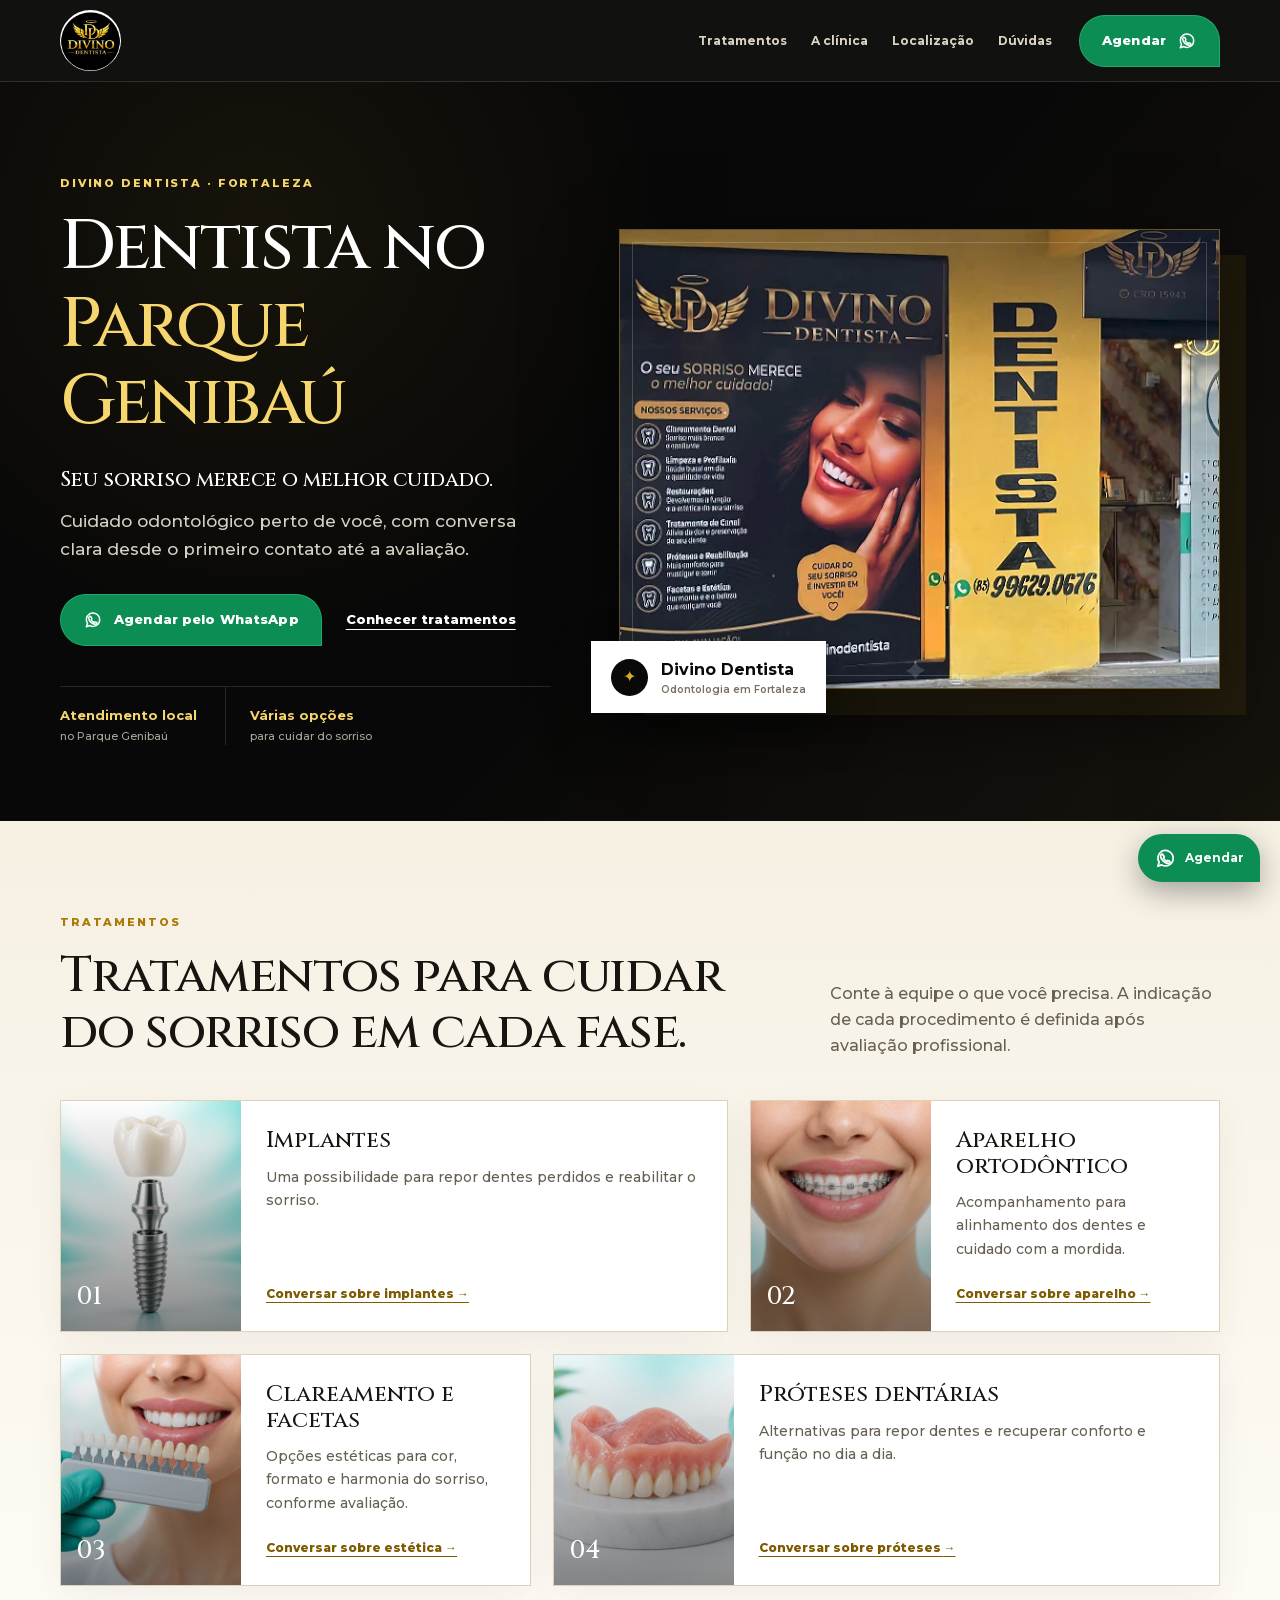
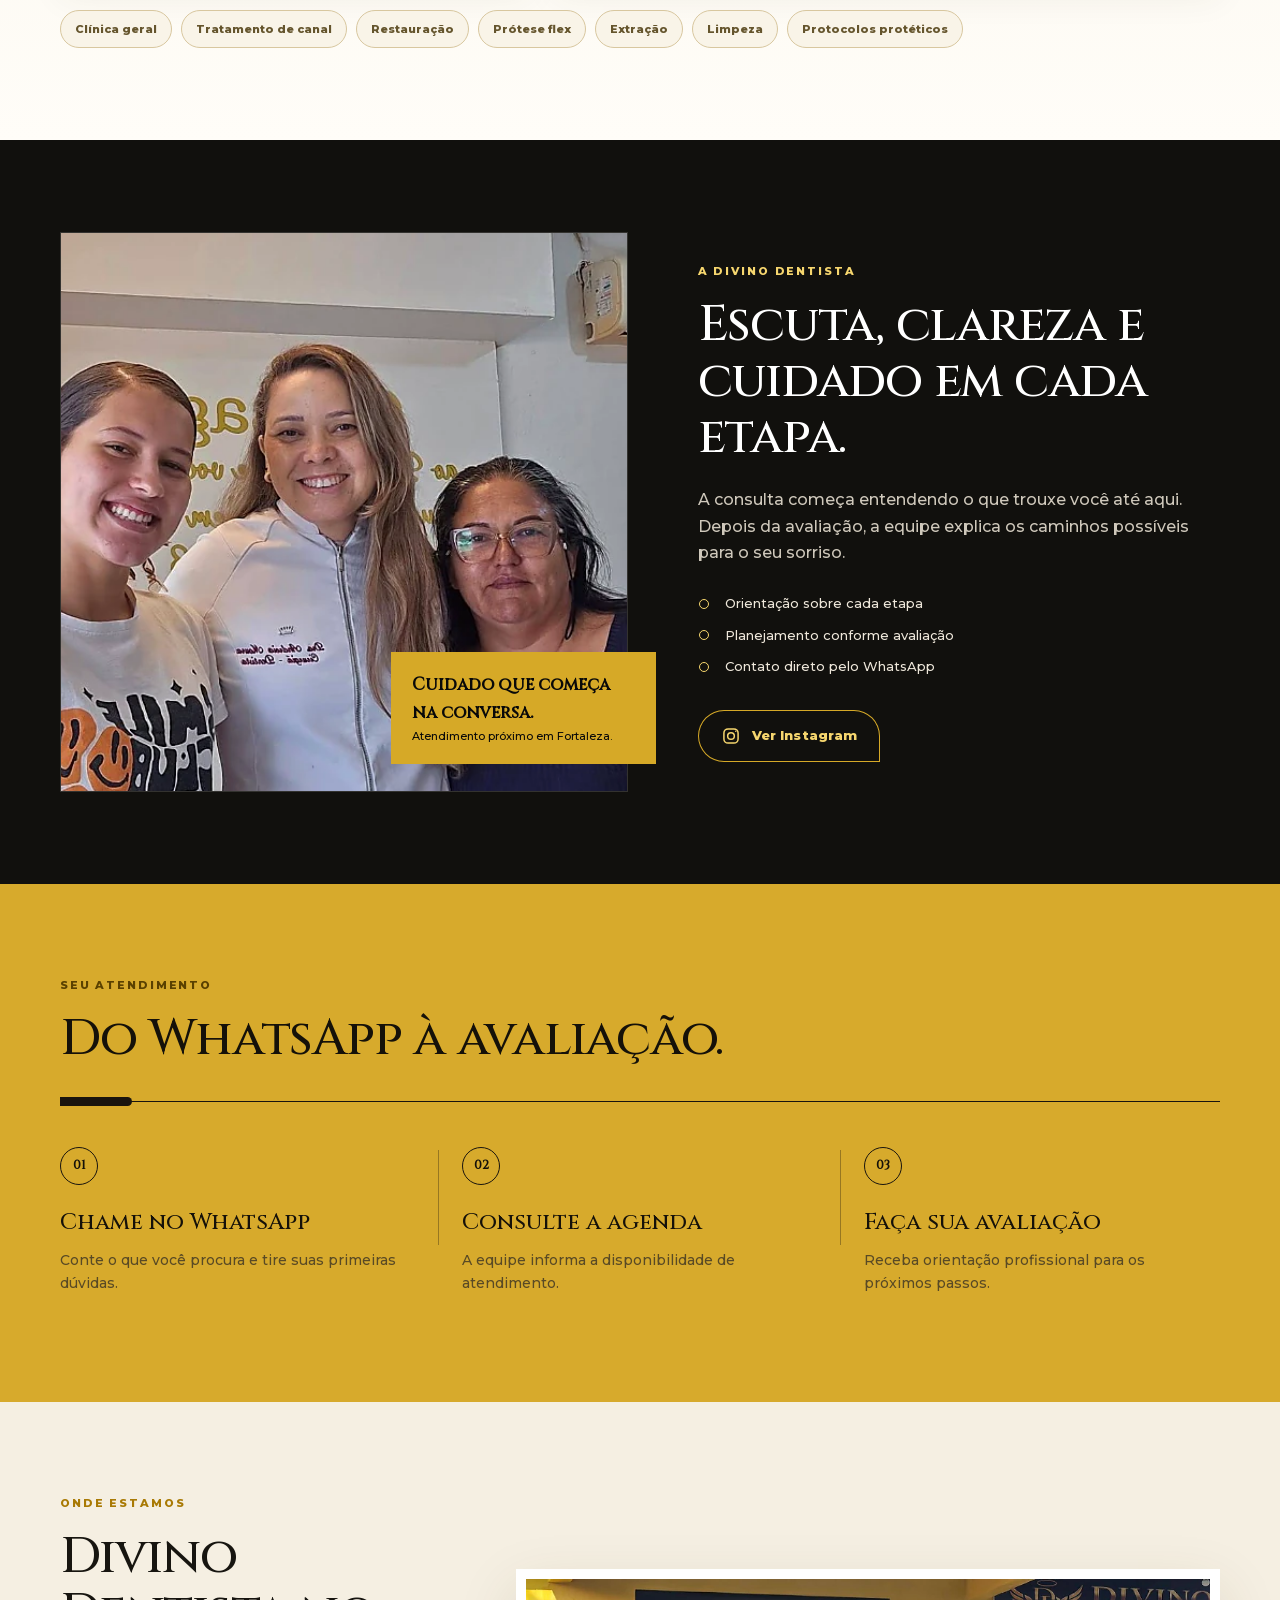
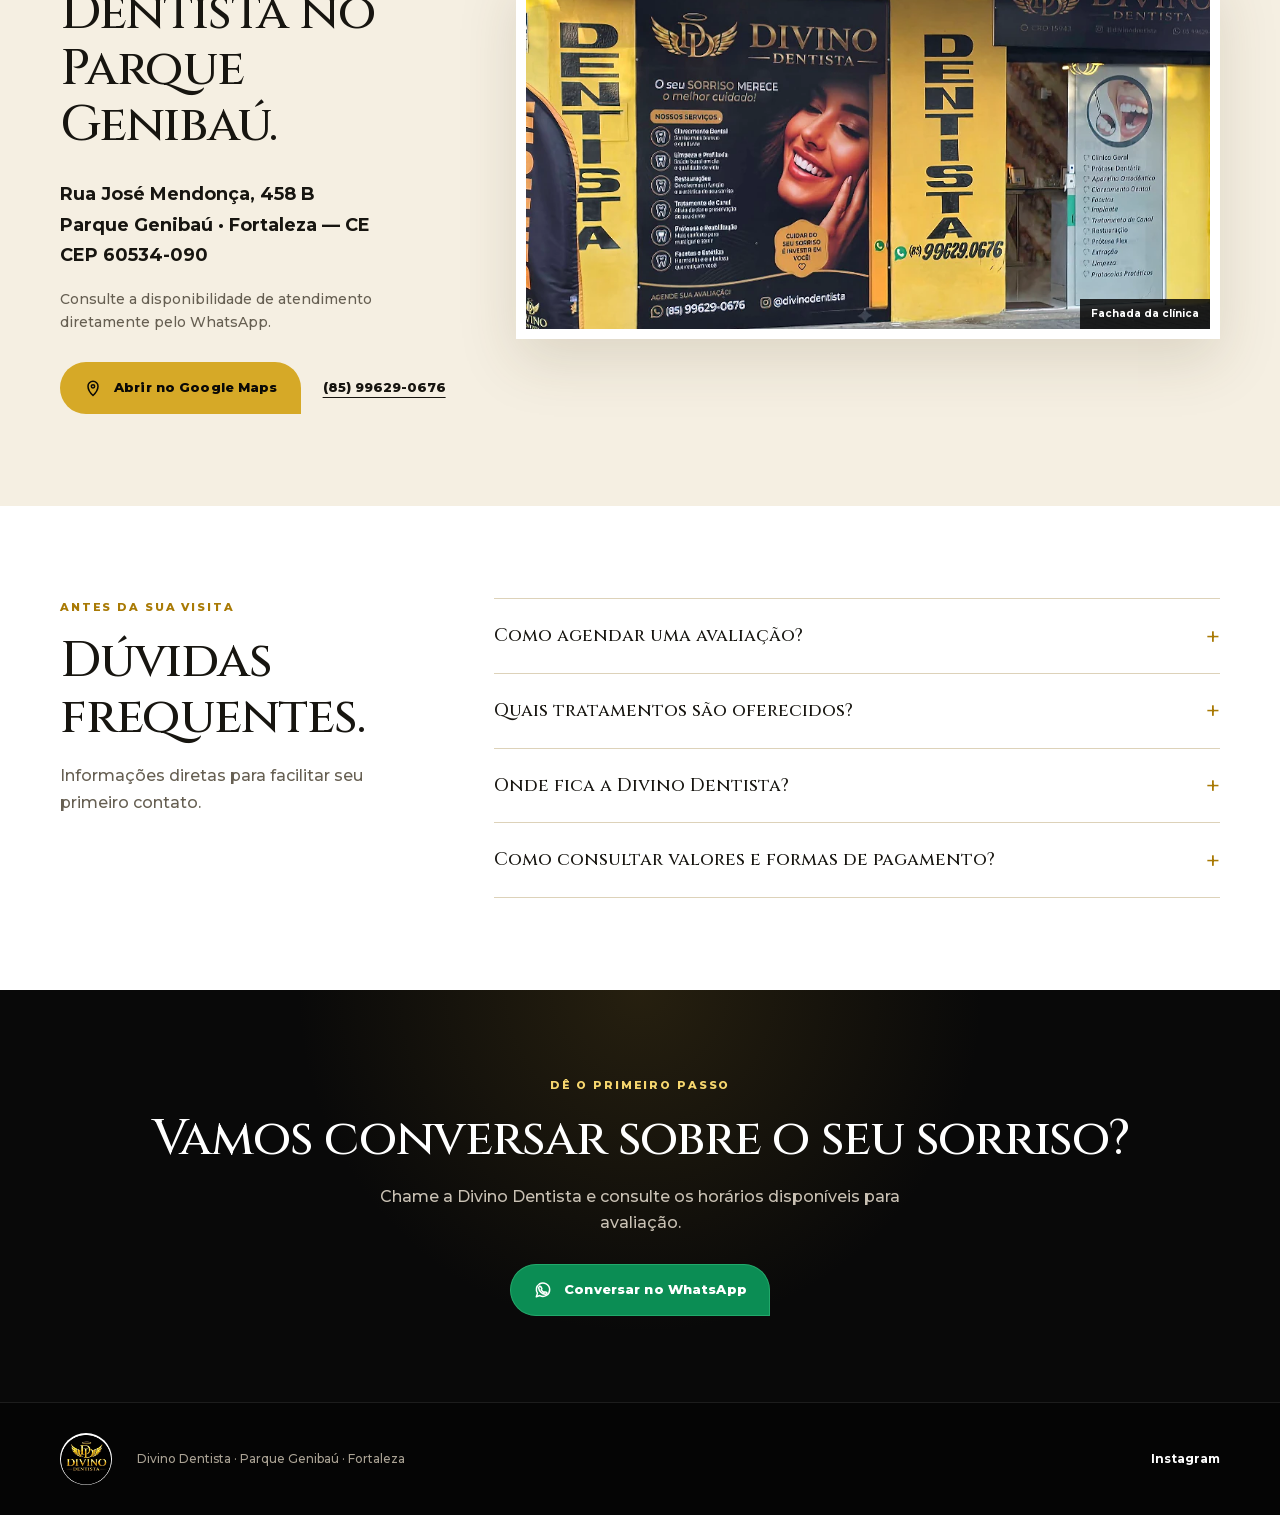
==== commit 0e6c1d28: "Remover links da Bio da versão somente site" ====
--- a/index.html
+++ b/index.html
@@ -24,8 +24,7 @@
 <main>
 <header class="header">
 <a class="brand" href="#inicio" aria-label="Divino Dentista — início"><img class="clinic-logo" src="./assets/logo-divino.webp" alt="Divino Dentista" width="196" height="198"></a>
-<nav aria-label="Navegação principal"><a href="#tratamentos">Tratamentos</a><a href="#clinica">A clínica</a><a href="#localizacao">Localização</a><a href="#duvidas">Dúvidas</a><a href="./bio.html">Bio</a></nav>
-<a class="mobile-bio-link" href="./bio.html">Bio</a>
+<nav aria-label="Navegação principal"><a href="#tratamentos">Tratamentos</a><a href="#clinica">A clínica</a><a href="#localizacao">Localização</a><a href="#duvidas">Dúvidas</a></nav>
 <a class="header-cta whatsapp-button" href="https://wa.me/5585996290676?text=Ol%C3%A1%2C%20vim%20pelo%20site%20da%20Divino%20Dentista%20e%20gostaria%20de%20agendar%20uma%20avalia%C3%A7%C3%A3o." target="_blank" rel="noopener noreferrer">Agendar <svg class="icon" viewBox="0 0 24 24" aria-hidden="true"><path d="M7.6 4.8A8.1 8.1 0 0 1 20 11.7a8 8 0 0 1-11.8 7L4 20l1.4-4.1A8 8 0 0 1 7.6 4.8Z"/><path d="M9 8.2c.3-.2.6-.2.8.2l.8 1.8c.1.3.1.5-.2.8l-.6.6c.8 1.5 1.9 2.6 3.5 3.4l.6-.7c.2-.2.5-.3.8-.1l1.8.8c.3.2.4.5.2.8-.4.8-1.2 1.4-2.1 1.4-3.8-.3-7.5-4-7.8-7.8 0-.9.7-1.7 1.4-2.2Z"/></svg></a>
 </header>
 <section class="hero" id="inicio"><div class="container hero-grid">
@@ -64,7 +63,7 @@
 <details><summary>Como consultar valores e formas de pagamento?</summary><p>Os valores dependem da avaliação e do tratamento indicado. Fale com a equipe pelo WhatsApp para receber as orientações.</p></details>
 </div></div></section>
 <section class="final-cta"><div class="container"><span class="eyebrow">Dê o primeiro passo</span><h2>Vamos conversar sobre o seu sorriso?</h2><p>Chame a Divino Dentista e consulte os horários disponíveis para avaliação.</p><a class="button button-gold whatsapp-button" href="https://wa.me/5585996290676?text=Ol%C3%A1%2C%20vim%20pelo%20site%20da%20Divino%20Dentista%20e%20gostaria%20de%20agendar%20uma%20avalia%C3%A7%C3%A3o." target="_blank" rel="noopener noreferrer"><svg class="icon" viewBox="0 0 24 24" aria-hidden="true"><path d="M7.6 4.8A8.1 8.1 0 0 1 20 11.7a8 8 0 0 1-11.8 7L4 20l1.4-4.1A8 8 0 0 1 7.6 4.8Z"/><path d="M9 8.2c.3-.2.6-.2.8.2l.8 1.8c.1.3.1.5-.2.8l-.6.6c.8 1.5 1.9 2.6 3.5 3.4l.6-.7c.2-.2.5-.3.8-.1l1.8.8c.3.2.4.5.2.8-.4.8-1.2 1.4-2.1 1.4-3.8-.3-7.5-4-7.8-7.8 0-.9.7-1.7 1.4-2.2Z"/></svg>Conversar no WhatsApp</a></div></section>
-<footer><div class="container footer-inner"><a class="brand footer-brand" href="#inicio"><img class="clinic-logo" src="./assets/logo-divino.webp" alt="Divino Dentista" width="196" height="198"></a><p>Divino Dentista · Parque Genibaú · Fortaleza</p><div><a href="https://www.instagram.com/divinodentista/" target="_blank" rel="noopener noreferrer">Instagram</a><a href="./bio.html">Bio</a></div></div></footer>
+<footer><div class="container footer-inner"><a class="brand footer-brand" href="#inicio"><img class="clinic-logo" src="./assets/logo-divino.webp" alt="Divino Dentista" width="196" height="198"></a><p>Divino Dentista · Parque Genibaú · Fortaleza</p><div><a href="https://www.instagram.com/divinodentista/" target="_blank" rel="noopener noreferrer">Instagram</a></div></div></footer>
 <a class="whatsapp" href="https://wa.me/5585996290676?text=Ol%C3%A1%2C%20vim%20pelo%20site%20da%20Divino%20Dentista%20e%20gostaria%20de%20agendar%20uma%20avalia%C3%A7%C3%A3o." target="_blank" rel="noopener noreferrer" aria-label="Agendar avaliação pelo WhatsApp"><svg class="icon" viewBox="0 0 24 24" aria-hidden="true"><path d="M7.6 4.8A8.1 8.1 0 0 1 20 11.7a8 8 0 0 1-11.8 7L4 20l1.4-4.1A8 8 0 0 1 7.6 4.8Z"/><path d="M9 8.2c.3-.2.6-.2.8.2l.8 1.8c.1.3.1.5-.2.8l-.6.6c.8 1.5 1.9 2.6 3.5 3.4l.6-.7c.2-.2.5-.3.8-.1l1.8.8c.3.2.4.5.2.8-.4.8-1.2 1.4-2.1 1.4-3.8-.3-7.5-4-7.8-7.8 0-.9.7-1.7 1.4-2.2Z"/></svg><b>Agendar</b></a>
 </main>
 </body>
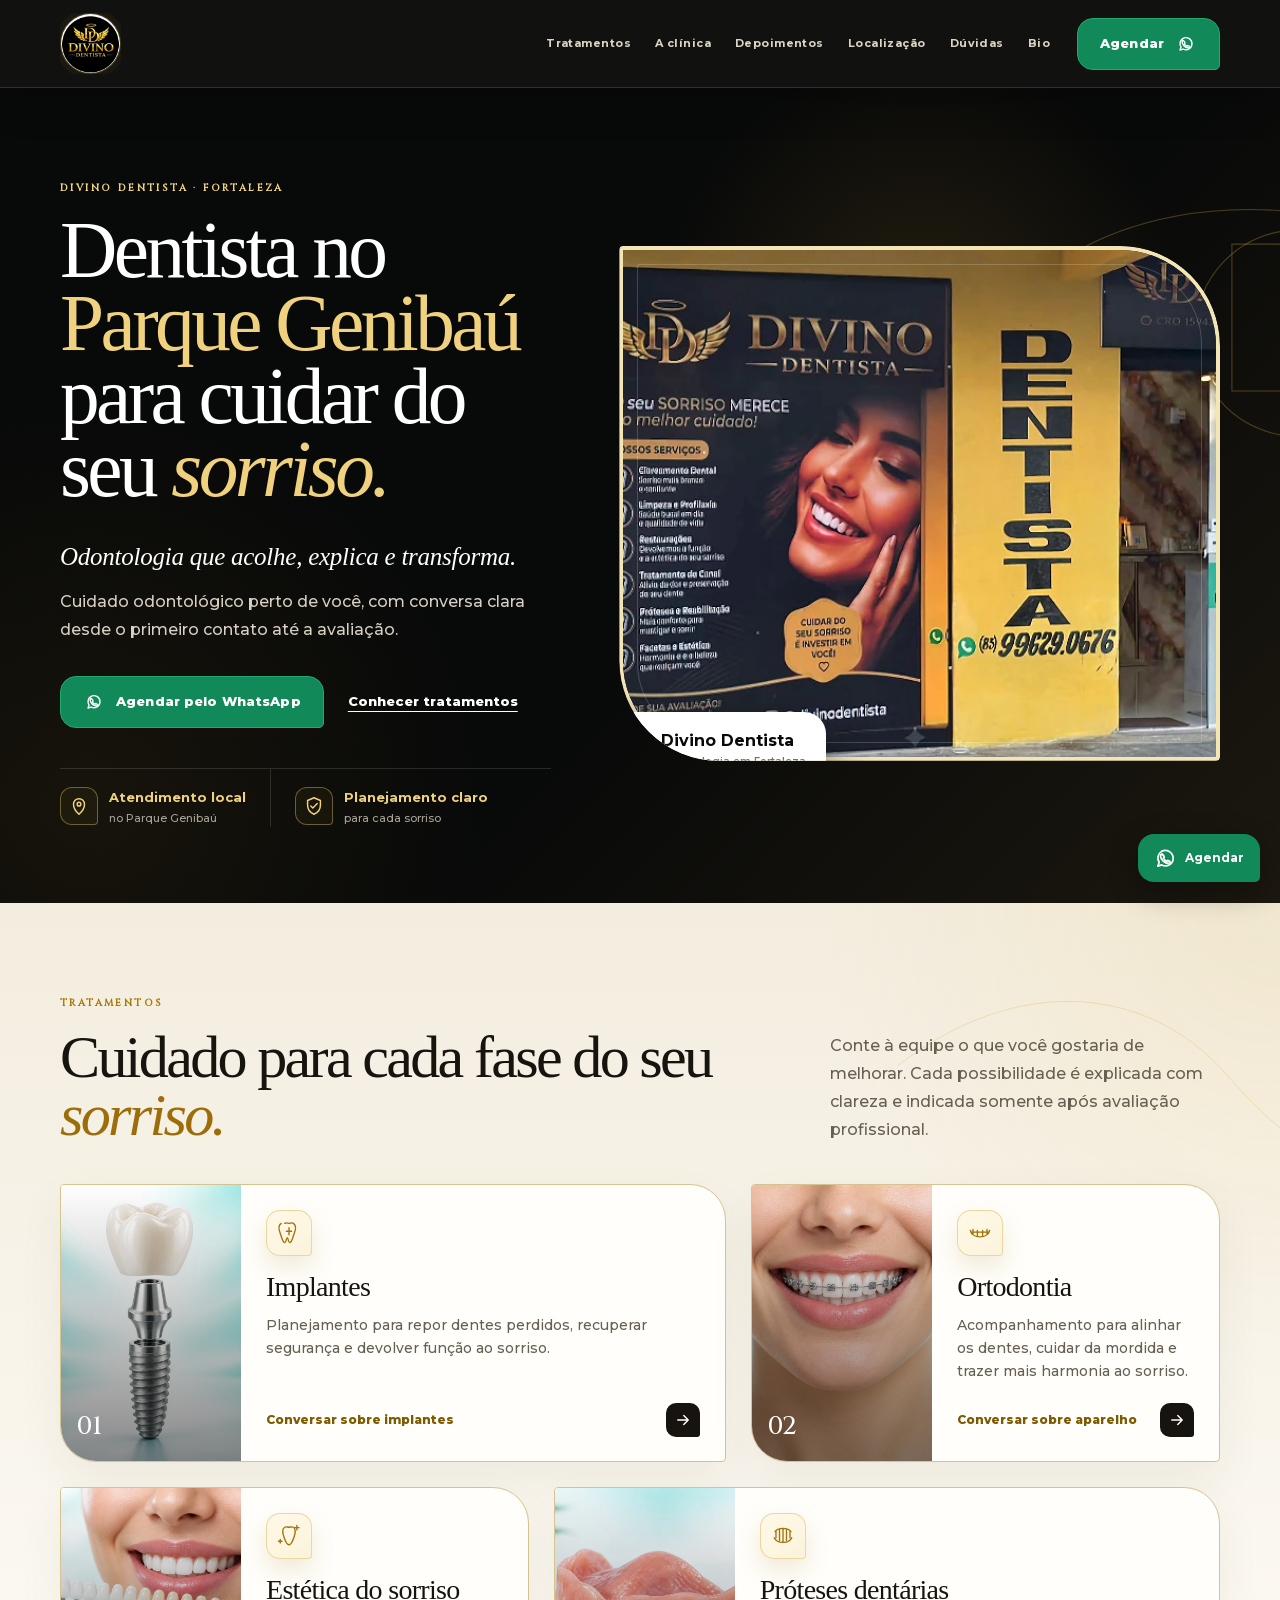
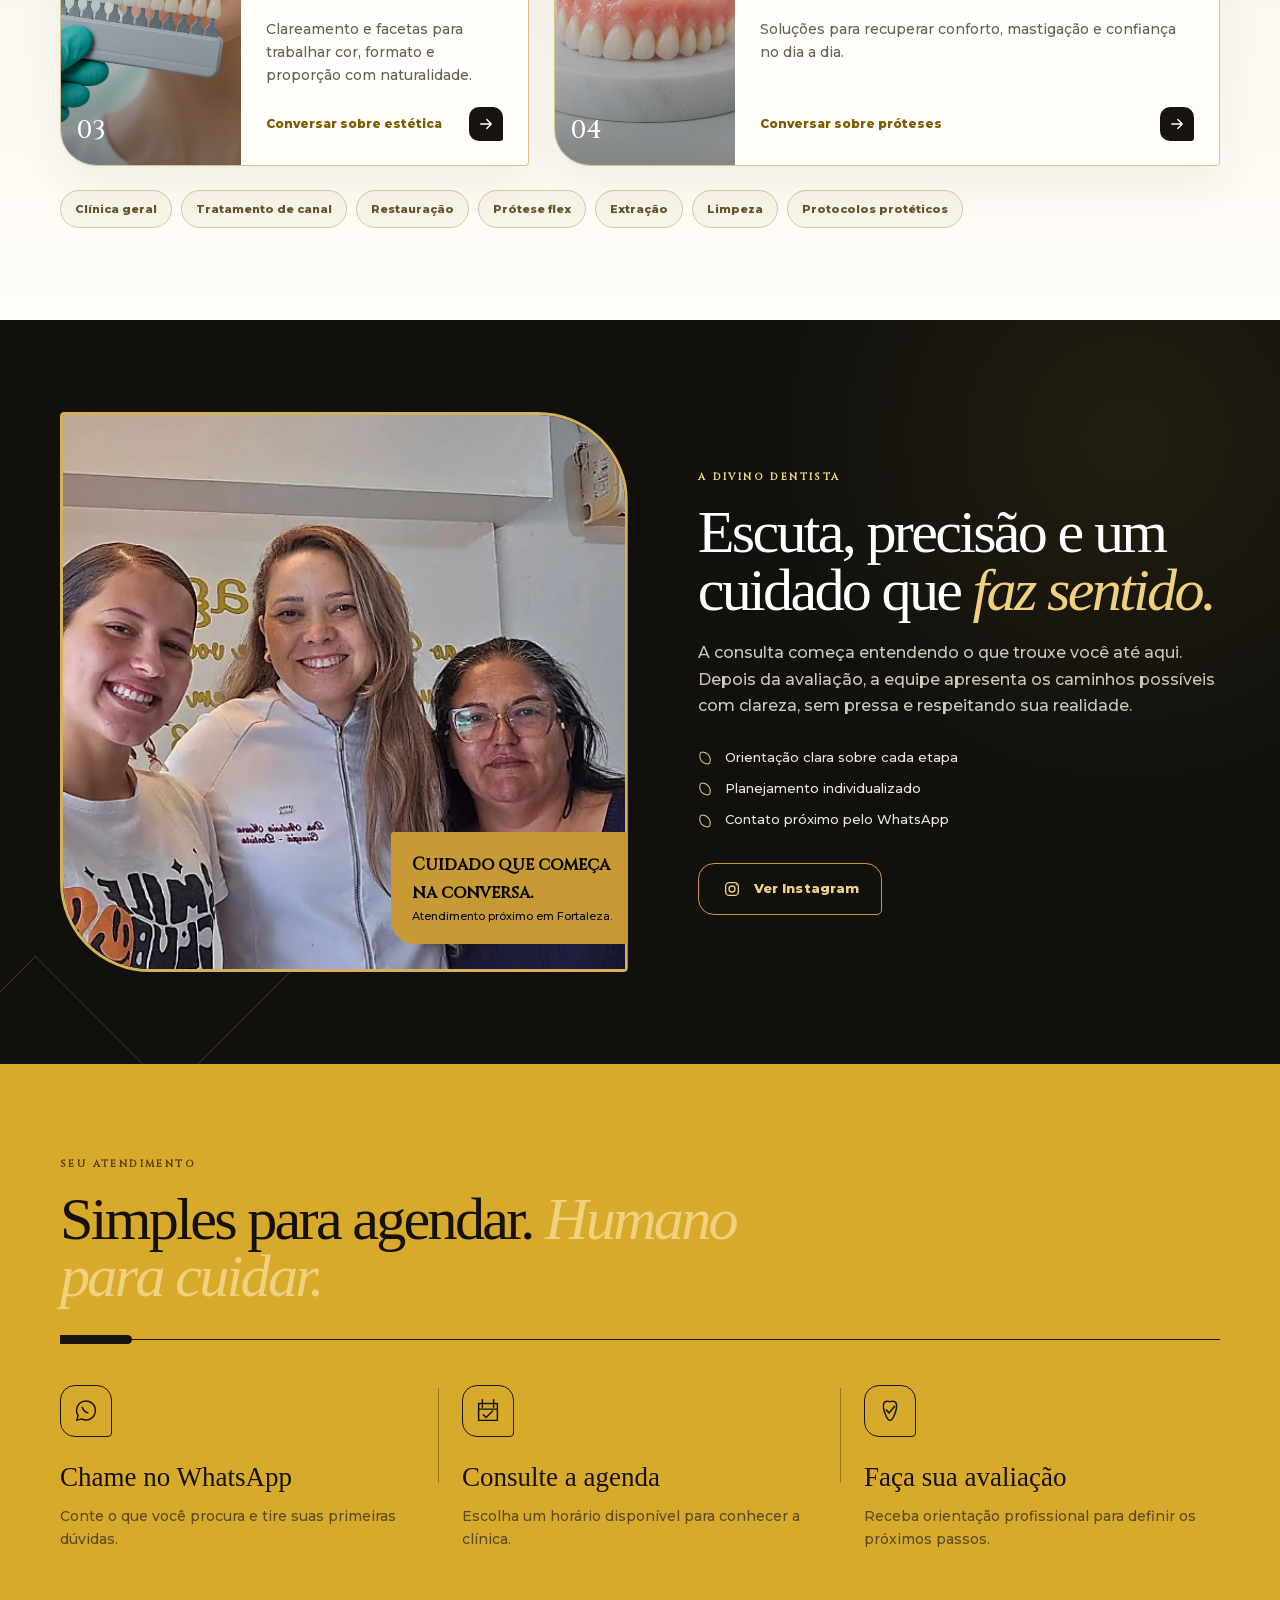
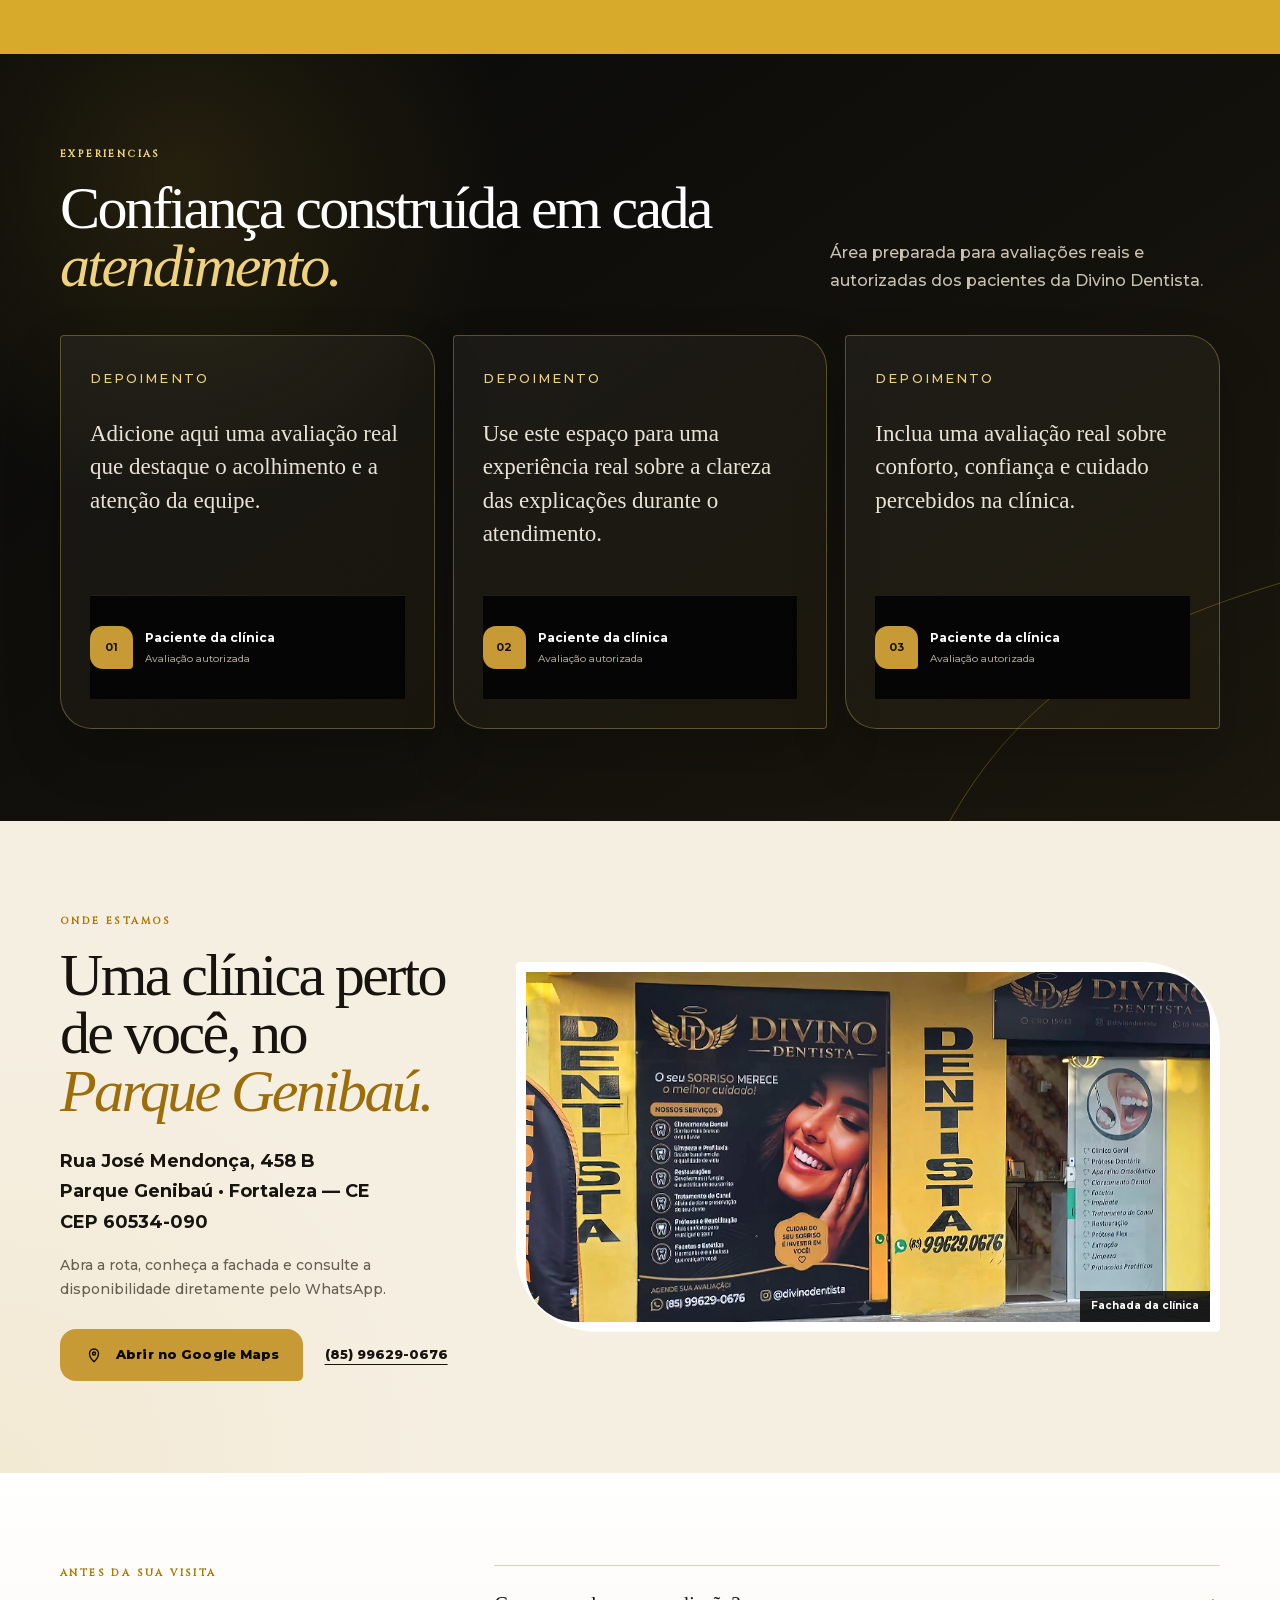
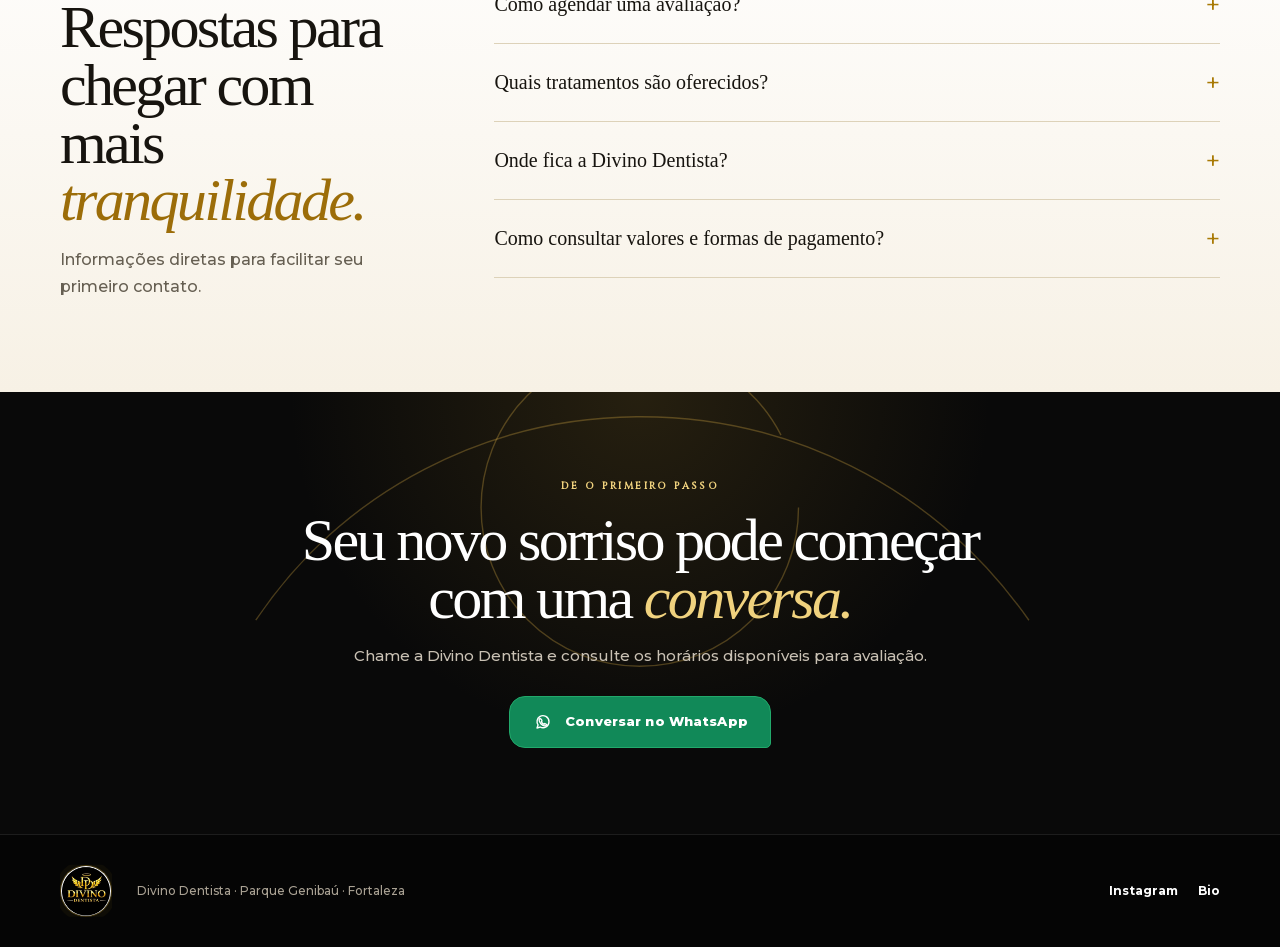
==== commit bf688be7: "Atualizar site premium com animações e nova identidade" ====
--- a/index.html
+++ b/index.html
@@ -15,56 +15,64 @@
 <link rel="icon" href="./assets/logo-divino.webp">
 <link rel="stylesheet" href="./fonts.css">
 <link rel="stylesheet" href="./personalizacao.css">
+<link rel="stylesheet" href="./premium-v2.css">
 <script src="./config.js" defer></script>
 <script src="./navegacao.js" defer></script>
 <script src="./efeitos.js" defer></script>
+<script src="./premium-v2.js" defer></script>
 <script type="application/ld+json">{"@context":"https://schema.org","@type":["Dentist","LocalBusiness"],"name":"Divino Dentista","telephone":"+55 85 99629-0676","image":"./assets/fachada-divino.webp","address":{"@type":"PostalAddress","streetAddress":"Rua José Mendonça, 458 B","addressLocality":"Fortaleza","addressRegion":"CE","postalCode":"60534-090","addressCountry":"BR"},"sameAs":["https://www.instagram.com/divinodentista/"],"hasMap":"https://maps.app.goo.gl/m3J3SYKCeG3zwxHp8"}</script>
 </head>
 <body>
 <main>
 <header class="header">
 <a class="brand" href="#inicio" aria-label="Divino Dentista — início"><img class="clinic-logo" src="./assets/logo-divino.webp" alt="Divino Dentista" width="196" height="198"></a>
-<nav aria-label="Navegação principal"><a href="#tratamentos">Tratamentos</a><a href="#clinica">A clínica</a><a href="#localizacao">Localização</a><a href="#duvidas">Dúvidas</a></nav>
+<nav aria-label="Navegação principal"><a href="#tratamentos">Tratamentos</a><a href="#clinica">A clínica</a><a href="#depoimentos">Depoimentos</a><a href="#localizacao">Localização</a><a href="#duvidas">Dúvidas</a><a href="./bio.html">Bio</a></nav>
+<a class="mobile-bio-link" href="./bio.html">Bio</a>
 <a class="header-cta whatsapp-button" href="https://wa.me/5585996290676?text=Ol%C3%A1%2C%20vim%20pelo%20site%20da%20Divino%20Dentista%20e%20gostaria%20de%20agendar%20uma%20avalia%C3%A7%C3%A3o." target="_blank" rel="noopener noreferrer">Agendar <svg class="icon" viewBox="0 0 24 24" aria-hidden="true"><path d="M7.6 4.8A8.1 8.1 0 0 1 20 11.7a8 8 0 0 1-11.8 7L4 20l1.4-4.1A8 8 0 0 1 7.6 4.8Z"/><path d="M9 8.2c.3-.2.6-.2.8.2l.8 1.8c.1.3.1.5-.2.8l-.6.6c.8 1.5 1.9 2.6 3.5 3.4l.6-.7c.2-.2.5-.3.8-.1l1.8.8c.3.2.4.5.2.8-.4.8-1.2 1.4-2.1 1.4-3.8-.3-7.5-4-7.8-7.8 0-.9.7-1.7 1.4-2.2Z"/></svg></a>
 </header>
-<section class="hero" id="inicio"><div class="container hero-grid">
-<div class="hero-copy"><span class="eyebrow">Divino Dentista · Fortaleza</span><h1>Dentista no <span>Parque Genibaú</span></h1><p class="hero-tagline">Seu sorriso merece o melhor cuidado.</p><p>Cuidado odontológico perto de você, com conversa clara desde o primeiro contato até a avaliação.</p>
+<section class="hero" id="inicio" data-form><svg class="forming-geometry hero-geometry" viewBox="0 0 900 700" aria-hidden="true"><path d="M850 70C650 10 470 40 360 165S230 460 60 610"/><circle cx="720" cy="190" r="125"/><path d="M640 82h178v178H640z"/></svg><div class="container hero-grid">
+<div class="hero-copy"><span class="eyebrow">Divino Dentista · Fortaleza</span><h1>Dentista no <span>Parque Genibaú</span> para cuidar do seu <em>sorriso.</em></h1><p class="hero-tagline">Odontologia que acolhe, explica e transforma.</p><p>Cuidado odontológico perto de você, com conversa clara desde o primeiro contato até a avaliação.</p>
 <div class="hero-actions"><a class="button button-primary whatsapp-button" href="https://wa.me/5585996290676?text=Ol%C3%A1%2C%20vim%20pelo%20site%20da%20Divino%20Dentista%20e%20gostaria%20de%20agendar%20uma%20avalia%C3%A7%C3%A3o." target="_blank" rel="noopener noreferrer"><svg class="icon" viewBox="0 0 24 24" aria-hidden="true"><path d="M7.6 4.8A8.1 8.1 0 0 1 20 11.7a8 8 0 0 1-11.8 7L4 20l1.4-4.1A8 8 0 0 1 7.6 4.8Z"/><path d="M9 8.2c.3-.2.6-.2.8.2l.8 1.8c.1.3.1.5-.2.8l-.6.6c.8 1.5 1.9 2.6 3.5 3.4l.6-.7c.2-.2.5-.3.8-.1l1.8.8c.3.2.4.5.2.8-.4.8-1.2 1.4-2.1 1.4-3.8-.3-7.5-4-7.8-7.8 0-.9.7-1.7 1.4-2.2Z"/></svg>Agendar pelo WhatsApp</a><a class="text-link" href="#tratamentos">Conhecer tratamentos</a></div>
-<div class="hero-trust" aria-label="Informações rápidas"><span><b>Atendimento local</b><small>no Parque Genibaú</small></span><span><b>Várias opções</b><small>para cuidar do sorriso</small></span></div></div>
-<div class="hero-media"><img src="./assets/fachada-divino.webp" alt="Fachada da Divino Dentista no Parque Genibaú" width="1273" height="480"><div class="hero-badge"><span aria-hidden="true">✦</span><b>Divino Dentista<small>Odontologia em Fortaleza</small></b></div></div>
+<div class="hero-trust" aria-label="Informações rápidas"><span><i class="trust-icon"><svg viewBox="0 0 24 24"><path d="M12 21s6-5.4 6-11a6 6 0 1 0-12 0c0 5.6 6 11 6 11Z"/><circle cx="12" cy="10" r="2"/></svg></i><b>Atendimento local</b><small>no Parque Genibaú</small></span><span><i class="trust-icon"><svg viewBox="0 0 24 24"><path d="M12 3 5 6v5c0 5 2.8 8.4 7 10 4.2-1.6 7-5 7-10V6zM8.5 12l2.2 2.2 4.8-5"/></svg></i><b>Planejamento claro</b><small>para cada sorriso</small></span></div></div>
+<div class="hero-media"><img src="./assets/fachada-divino.webp" alt="Fachada da Divino Dentista no Parque Genibaú" width="1273" height="480"><div class="hero-frame-corner" aria-hidden="true"></div><div class="hero-badge"><span aria-hidden="true"><svg viewBox="0 0 24 24"><path d="M12 3v5m0 8v5M3 12h5m8 0h5M6.2 6.2l3.1 3.1m5.4 5.4 3.1 3.1m0-11.6-3.1 3.1m-5.4 5.4-3.1 3.1"/></svg></span><b>Divino Dentista<small>Odontologia em Fortaleza</small></b></div></div>
 </div></section>
-<section class="section services" id="tratamentos"><div class="container">
-<div class="section-head"><div><span class="eyebrow">Tratamentos</span><h2>Tratamentos para cuidar do sorriso em cada fase.</h2></div><p>Conte à equipe o que você precisa. A indicação de cada procedimento é definida após avaliação profissional.</p></div>
+<section class="section services" id="tratamentos" data-form><svg class="forming-geometry section-geometry" viewBox="0 0 900 700" aria-hidden="true"><path d="M40 170C220 30 410 55 520 180s210 195 345 75"/><circle cx="760" cy="525" r="108"/></svg><div class="container">
+<div class="section-head"><div><span class="eyebrow">Tratamentos</span><h2>Cuidado para cada fase do seu <em>sorriso.</em></h2></div><p>Conte à equipe o que você gostaria de melhorar. Cada possibilidade é explicada com clareza e indicada somente após avaliação profissional.</p></div>
 <div class="services-grid">
-<article><div class="service-media"><img src="./assets/implante-v11.webp" alt="Imagem ilustrativa de implante dentário" width="1024" height="1024" loading="lazy"><span>01</span></div><div class="service-copy"><h3>Implantes</h3><p>Uma possibilidade para repor dentes perdidos e reabilitar o sorriso.</p><a href="https://wa.me/5585996290676?text=Ol%C3%A1%2C%20gostaria%20de%20saber%20mais%20sobre%20implantes%20na%20Divino%20Dentista." target="_blank" rel="noopener noreferrer">Conversar sobre implantes <b>→</b></a></div></article>
-<article><div class="service-media"><img src="./assets/ortodontia-v11.webp" alt="Imagem ilustrativa de aparelho ortodôntico" width="1024" height="1024" loading="lazy"><span>02</span></div><div class="service-copy"><h3>Aparelho ortodôntico</h3><p>Acompanhamento para alinhamento dos dentes e cuidado com a mordida.</p><a href="https://wa.me/5585996290676?text=Ol%C3%A1%2C%20gostaria%20de%20saber%20mais%20sobre%20aparelho%20ortod%C3%B4ntico%20na%20Divino%20Dentista." target="_blank" rel="noopener noreferrer">Conversar sobre aparelho <b>→</b></a></div></article>
-<article><div class="service-media"><img src="./assets/facetas-v11.webp" alt="Imagem ilustrativa de avaliação para facetas" width="1024" height="1024" loading="lazy"><span>03</span></div><div class="service-copy"><h3>Clareamento e facetas</h3><p>Opções estéticas para cor, formato e harmonia do sorriso, conforme avaliação.</p><a href="https://wa.me/5585996290676?text=Ol%C3%A1%2C%20gostaria%20de%20saber%20mais%20sobre%20clareamento%20ou%20facetas%20na%20Divino%20Dentista." target="_blank" rel="noopener noreferrer">Conversar sobre estética <b>→</b></a></div></article>
-<article><div class="service-media"><img src="./assets/proteses-v11.webp" alt="Imagem ilustrativa de prótese dentária" width="1024" height="1024" loading="lazy"><span>04</span></div><div class="service-copy"><h3>Próteses dentárias</h3><p>Alternativas para repor dentes e recuperar conforto e função no dia a dia.</p><a href="https://wa.me/5585996290676?text=Ol%C3%A1%2C%20gostaria%20de%20saber%20mais%20sobre%20pr%C3%B3tese%20dent%C3%A1ria%20na%20Divino%20Dentista." target="_blank" rel="noopener noreferrer">Conversar sobre próteses <b>→</b></a></div></article>
+<article><div class="service-media"><img src="./assets/implante-v11.webp" alt="Imagem ilustrativa de implante dentário" width="1024" height="1024" loading="lazy"><span>01</span></div><div class="service-copy"><i class="service-icon"><svg viewBox="0 0 32 32"><path d="M11 5c2.3-1.5 3.8 0 5 0s2.7-1.5 5 0c3.7 2.4 2.6 7.7.8 12.2-1.7 4.2-2.6 9.8-5 9.8-1.8 0-1.5-5.7-2.8-5.7S13 27 11.2 27c-2.4 0-3.3-5.6-5-9.8C4.4 12.7 3.3 7.4 7 5"/><path d="M16 10v8m-3-4h6"/></svg></i><h3>Implantes</h3><p>Planejamento para repor dentes perdidos, recuperar segurança e devolver função ao sorriso.</p><a href="https://wa.me/5585996290676?text=Ol%C3%A1%2C%20gostaria%20de%20saber%20mais%20sobre%20implantes%20na%20cl%C3%ADnica." target="_blank" rel="noopener noreferrer">Conversar sobre implantes <b><svg viewBox="0 0 24 24"><path d="M5 12h14M13 6l6 6-6 6"/></svg></b></a></div></article>
+<article><div class="service-media"><img src="./assets/ortodontia-v11.webp" alt="Imagem ilustrativa de aparelho ortodôntico" width="1024" height="1024" loading="lazy"><span>02</span></div><div class="service-copy"><i class="service-icon"><svg viewBox="0 0 32 32"><path d="M5 13c2 10 20 10 22 0M8 12v5m5-4v6m6-6v6m5-7v5"/><path d="M6 15h20"/></svg></i><h3>Ortodontia</h3><p>Acompanhamento para alinhar os dentes, cuidar da mordida e trazer mais harmonia ao sorriso.</p><a href="https://wa.me/5585996290676?text=Ol%C3%A1%2C%20gostaria%20de%20saber%20mais%20sobre%20aparelho%20ortod%C3%B4ntico%20na%20cl%C3%ADnica." target="_blank" rel="noopener noreferrer">Conversar sobre aparelho <b><svg viewBox="0 0 24 24"><path d="M5 12h14M13 6l6 6-6 6"/></svg></b></a></div></article>
+<article><div class="service-media"><img src="./assets/facetas-v11.webp" alt="Imagem ilustrativa de avaliação para facetas" width="1024" height="1024" loading="lazy"><span>03</span></div><div class="service-copy"><i class="service-icon"><svg viewBox="0 0 32 32"><path d="M11 6c2-1.2 3.5 0 5 0s3-1.2 5 0c4 2.6 2 8 .5 12-1.5 4-2.5 8-5.5 8s-4-4-5.5-8C9 14 7 8.6 11 6Z"/><path d="M25 4v5m-2.5-2.5h5M6 20v4m-2-2h4"/></svg></i><h3>Estética do sorriso</h3><p>Clareamento e facetas para trabalhar cor, formato e proporção com naturalidade.</p><a href="https://wa.me/5585996290676?text=Ol%C3%A1%2C%20gostaria%20de%20saber%20mais%20sobre%20clareamento%20ou%20facetas%20na%20cl%C3%ADnica." target="_blank" rel="noopener noreferrer">Conversar sobre estética <b><svg viewBox="0 0 24 24"><path d="M5 12h14M13 6l6 6-6 6"/></svg></b></a></div></article>
+<article><div class="service-media"><img src="./assets/proteses-v11.webp" alt="Imagem ilustrativa de prótese dentária" width="1024" height="1024" loading="lazy"><span>04</span></div><div class="service-copy"><i class="service-icon"><svg viewBox="0 0 32 32"><path d="M7 11c3-5 15-5 18 0M6 18c3 7 17 7 20 0M8 11v7m4-9v12m4-13v14m4-13v12m4-10v7"/></svg></i><h3>Próteses dentárias</h3><p>Soluções para recuperar conforto, mastigação e confiança no dia a dia.</p><a href="https://wa.me/5585996290676?text=Ol%C3%A1%2C%20gostaria%20de%20saber%20mais%20sobre%20pr%C3%B3tese%20dent%C3%A1ria%20na%20cl%C3%ADnica." target="_blank" rel="noopener noreferrer">Conversar sobre próteses <b><svg viewBox="0 0 24 24"><path d="M5 12h14M13 6l6 6-6 6"/></svg></b></a></div></article>
 </div>
 <div class="treatment-list" aria-label="Outros tratamentos informados pela clínica"><span>Clínica geral</span><span>Tratamento de canal</span><span>Restauração</span><span>Prótese flex</span><span>Extração</span><span>Limpeza</span><span>Protocolos protéticos</span></div>
 </div></section>
-<section class="section about" id="clinica"><div class="container about-grid">
+<section class="section about" id="clinica" data-form><svg class="forming-geometry about-geometry" viewBox="0 0 900 700" aria-hidden="true"><circle cx="140" cy="550" r="110"/><path d="M55 590 320 325 510 515 835 190"/></svg><div class="container about-grid">
 <div class="about-media"><img src="./assets/atendimento-divino.webp" alt="Profissional e clientes na Divino Dentista" width="643" height="520" loading="lazy"><div><b>Cuidado que começa na conversa.</b><span>Atendimento próximo em Fortaleza.</span></div></div>
-<div class="section-copy"><span class="eyebrow">A Divino Dentista</span><h2>Escuta, clareza e cuidado em cada etapa.</h2><p>A consulta começa entendendo o que trouxe você até aqui. Depois da avaliação, a equipe explica os caminhos possíveis para o seu sorriso.</p><div class="checks"><span>Orientação sobre cada etapa</span><span>Planejamento conforme avaliação</span><span>Contato direto pelo WhatsApp</span></div><a class="button button-outline" href="https://www.instagram.com/divinodentista/" target="_blank" rel="noopener noreferrer"><svg class="icon" viewBox="0 0 24 24" aria-hidden="true"><rect x="3.5" y="3.5" width="17" height="17" rx="5"/><circle cx="12" cy="12" r="4"/><path d="M17.7 6.3h.01"/></svg>Ver Instagram</a></div>
+<div class="section-copy"><span class="eyebrow">A Divino Dentista</span><h2>Escuta, precisão e um cuidado que <em>faz sentido.</em></h2><p>A consulta começa entendendo o que trouxe você até aqui. Depois da avaliação, a equipe apresenta os caminhos possíveis com clareza, sem pressa e respeitando sua realidade.</p><div class="checks"><span>Orientação clara sobre cada etapa</span><span>Planejamento individualizado</span><span>Contato próximo pelo WhatsApp</span></div><a class="button button-outline" href="https://www.instagram.com/divinodentista/" target="_blank" rel="noopener noreferrer"><svg class="icon" viewBox="0 0 24 24" aria-hidden="true"><rect x="3.5" y="3.5" width="17" height="17" rx="5"/><circle cx="12" cy="12" r="4"/><path d="M17.7 6.3h.01"/></svg>Ver Instagram</a></div>
 </div></section>
-<section class="section process" id="agendamento"><div class="container"><div class="section-head"><div><span class="eyebrow">Seu atendimento</span><h2>Do WhatsApp à avaliação.</h2></div></div><div class="steps">
-<article><b>01</b><h3>Chame no WhatsApp</h3><p>Conte o que você procura e tire suas primeiras dúvidas.</p></article>
-<article><b>02</b><h3>Consulte a agenda</h3><p>A equipe informa a disponibilidade de atendimento.</p></article>
-<article><b>03</b><h3>Faça sua avaliação</h3><p>Receba orientação profissional para os próximos passos.</p></article>
+<section class="section process" id="agendamento" data-form><div class="container"><div class="section-head"><div><span class="eyebrow">Seu atendimento</span><h2>Simples para agendar. <em>Humano para cuidar.</em></h2></div></div><div class="steps">
+<article><b><svg viewBox="0 0 32 32"><path d="M26 15.5a10 10 0 0 1-14.6 8.9L6 26l1.7-5.1A10 10 0 1 1 26 15.5Z"/><path d="M12 12c1 3 3 5 6 6"/></svg></b><h3>Chame no WhatsApp</h3><p>Conte o que você procura e tire suas primeiras dúvidas.</p></article>
+<article><b><svg viewBox="0 0 32 32"><path d="M6 8h20v18H6zM10 4v8m12-8v8M6 14h20"/><path d="m11 20 3 3 7-7"/></svg></b><h3>Consulte a agenda</h3><p>Escolha um horário disponível para conhecer a clínica.</p></article>
+<article><b><svg viewBox="0 0 32 32"><path d="M11 6c2-1.2 3.5 0 5 0s3-1.2 5 0c4 2.6 2 8 .5 12-1.5 4-2.5 8-5.5 8s-4-4-5.5-8C9 14 7 8.6 11 6Z"/><path d="m12 15 3 3 6-7"/></svg></b><h3>Faça sua avaliação</h3><p>Receba orientação profissional para definir os próximos passos.</p></article>
 </div></div></section>
-<section class="section location" id="localizacao"><div class="container location-grid">
-<div class="location-copy"><span class="eyebrow">Onde estamos</span><h2>Divino Dentista no Parque Genibaú.</h2><address>Rua José Mendonça, 458 B<br>Parque Genibaú · Fortaleza — CE<br>CEP 60534-090</address><p>Consulte a disponibilidade de atendimento diretamente pelo WhatsApp.</p><div class="location-actions"><a class="button button-primary map-button" href="https://maps.app.goo.gl/m3J3SYKCeG3zwxHp8" target="_blank" rel="noopener noreferrer"><svg class="icon" viewBox="0 0 24 24" aria-hidden="true"><path d="M12 21s6-5.4 6-11a6 6 0 1 0-12 0c0 5.6 6 11 6 11Z"/><circle cx="12" cy="10" r="2"/></svg>Abrir no Google Maps</a><a class="text-link" href="tel:+5585996290676">(85) 99629-0676</a></div></div>
-<div class="location-photo"><img src="./assets/fachada-divino.webp" alt="Fachada amarela e preta da Divino Dentista na Rua José Mendonça" width="1273" height="480"><span>Fachada da clínica</span></div>
+<section class="section testimonials" id="depoimentos" data-form><svg class="forming-geometry review-geometry" viewBox="0 0 900 700" aria-hidden="true"><path d="M90 590C160 380 300 250 510 175s290-55 350-145"/><circle cx="760" cy="530" r="105"/></svg><div class="container"><div class="section-head"><div><span class="eyebrow">Experiências</span><h2>Confiança construída em cada <em>atendimento.</em></h2></div><p>Área preparada para avaliações reais e autorizadas dos pacientes da Divino Dentista.</p></div><div class="testimonial-grid">
+<article><span class="stars">DEPOIMENTO</span><p>Adicione aqui uma avaliação real que destaque o acolhimento e a atenção da equipe.</p><footer><i>01</i><div><b>Paciente da clínica</b><small>Avaliação autorizada</small></div></footer></article>
+<article><span class="stars">DEPOIMENTO</span><p>Use este espaço para uma experiência real sobre a clareza das explicações durante o atendimento.</p><footer><i>02</i><div><b>Paciente da clínica</b><small>Avaliação autorizada</small></div></footer></article>
+<article><span class="stars">DEPOIMENTO</span><p>Inclua uma avaliação real sobre conforto, confiança e cuidado percebidos na clínica.</p><footer><i>03</i><div><b>Paciente da clínica</b><small>Avaliação autorizada</small></div></footer></article>
+</div></div></section>
+<section class="section location" id="localizacao" data-form><div class="container location-grid">
+<div class="location-copy"><span class="eyebrow">Onde estamos</span><h2>Uma clínica perto de você, no <em>Parque Genibaú.</em></h2><address>Rua José Mendonça, 458 B<br>Parque Genibaú · Fortaleza — CE<br>CEP 60534-090</address><p>Abra a rota, conheça a fachada e consulte a disponibilidade diretamente pelo WhatsApp.</p><div class="location-actions"><a class="button button-primary map-button" href="https://maps.app.goo.gl/m3J3SYKCeG3zwxHp8" target="_blank" rel="noopener noreferrer"><svg class="icon" viewBox="0 0 24 24" aria-hidden="true"><path d="M12 21s6-5.4 6-11a6 6 0 1 0-12 0c0 5.6 6 11 6 11Z"/><circle cx="12" cy="10" r="2"/></svg>Abrir no Google Maps</a><a class="text-link" href="tel:+5585996290676">(85) 99629-0676</a></div></div>
+<div class="location-photo"><img src="./assets/fachada-divino.webp" alt="Fachada da Divino Dentista na Rua José Mendonça" width="1273" height="480"><span>Fachada da clínica</span></div>
 </div></section>
-<section class="section faq" id="duvidas"><div class="container faq-grid"><div><span class="eyebrow">Antes da sua visita</span><h2>Dúvidas frequentes.</h2><p>Informações diretas para facilitar seu primeiro contato.</p></div><div class="faq-list">
+<section class="section faq" id="duvidas" data-form><div class="container faq-grid"><div><span class="eyebrow">Antes da sua visita</span><h2>Respostas para chegar com mais <em>tranquilidade.</em></h2><p>Informações diretas para facilitar seu primeiro contato.</p></div><div class="faq-list">
 <details><summary>Como agendar uma avaliação?</summary><p>Toque em qualquer botão de WhatsApp do site e envie a mensagem. A equipe informa os horários disponíveis.</p></details>
 <details><summary>Quais tratamentos são oferecidos?</summary><p>A fachada da clínica informa clínica geral, prótese dentária, aparelho ortodôntico, clareamento, facetas, implantes, tratamento de canal, restauração, prótese flex, extração, limpeza e protocolos protéticos. A disponibilidade e a indicação devem ser confirmadas na avaliação.</p></details>
 <details><summary>Onde fica a Divino Dentista?</summary><p>Na Rua José Mendonça, 458 B, Parque Genibaú, Fortaleza — CE. Use o botão do Google Maps para abrir a rota.</p></details>
 <details><summary>Como consultar valores e formas de pagamento?</summary><p>Os valores dependem da avaliação e do tratamento indicado. Fale com a equipe pelo WhatsApp para receber as orientações.</p></details>
 </div></div></section>
-<section class="final-cta"><div class="container"><span class="eyebrow">Dê o primeiro passo</span><h2>Vamos conversar sobre o seu sorriso?</h2><p>Chame a Divino Dentista e consulte os horários disponíveis para avaliação.</p><a class="button button-gold whatsapp-button" href="https://wa.me/5585996290676?text=Ol%C3%A1%2C%20vim%20pelo%20site%20da%20Divino%20Dentista%20e%20gostaria%20de%20agendar%20uma%20avalia%C3%A7%C3%A3o." target="_blank" rel="noopener noreferrer"><svg class="icon" viewBox="0 0 24 24" aria-hidden="true"><path d="M7.6 4.8A8.1 8.1 0 0 1 20 11.7a8 8 0 0 1-11.8 7L4 20l1.4-4.1A8 8 0 0 1 7.6 4.8Z"/><path d="M9 8.2c.3-.2.6-.2.8.2l.8 1.8c.1.3.1.5-.2.8l-.6.6c.8 1.5 1.9 2.6 3.5 3.4l.6-.7c.2-.2.5-.3.8-.1l1.8.8c.3.2.4.5.2.8-.4.8-1.2 1.4-2.1 1.4-3.8-.3-7.5-4-7.8-7.8 0-.9.7-1.7 1.4-2.2Z"/></svg>Conversar no WhatsApp</a></div></section>
-<footer><div class="container footer-inner"><a class="brand footer-brand" href="#inicio"><img class="clinic-logo" src="./assets/logo-divino.webp" alt="Divino Dentista" width="196" height="198"></a><p>Divino Dentista · Parque Genibaú · Fortaleza</p><div><a href="https://www.instagram.com/divinodentista/" target="_blank" rel="noopener noreferrer">Instagram</a></div></div></footer>
-<a class="whatsapp" href="https://wa.me/5585996290676?text=Ol%C3%A1%2C%20vim%20pelo%20site%20da%20Divino%20Dentista%20e%20gostaria%20de%20agendar%20uma%20avalia%C3%A7%C3%A3o." target="_blank" rel="noopener noreferrer" aria-label="Agendar avaliação pelo WhatsApp"><svg class="icon" viewBox="0 0 24 24" aria-hidden="true"><path d="M7.6 4.8A8.1 8.1 0 0 1 20 11.7a8 8 0 0 1-11.8 7L4 20l1.4-4.1A8 8 0 0 1 7.6 4.8Z"/><path d="M9 8.2c.3-.2.6-.2.8.2l.8 1.8c.1.3.1.5-.2.8l-.6.6c.8 1.5 1.9 2.6 3.5 3.4l.6-.7c.2-.2.5-.3.8-.1l1.8.8c.3.2.4.5.2.8-.4.8-1.2 1.4-2.1 1.4-3.8-.3-7.5-4-7.8-7.8 0-.9.7-1.7 1.4-2.2Z"/></svg><b>Agendar</b></a>
+<section class="final-cta" data-form><svg class="forming-geometry cta-geometry" viewBox="0 0 900 400" aria-hidden="true"><circle cx="450" cy="200" r="155"/><path d="M75 310C250 50 640 40 830 310"/></svg><div class="container"><span class="eyebrow">Dê o primeiro passo</span><h2>Seu novo sorriso pode começar com uma <em>conversa.</em></h2><p>Chame a Divino Dentista e consulte os horários disponíveis para avaliação.</p><a class="button button-gold whatsapp-button" href="https://wa.me/5585996290676?text=Ol%C3%A1%2C%20vim%20pelo%20site%20da%20cl%C3%ADnica%20e%20gostaria%20de%20agendar%20uma%20avalia%C3%A7%C3%A3o." target="_blank" rel="noopener noreferrer"><svg class="icon" viewBox="0 0 24 24" aria-hidden="true"><path d="M7.6 4.8A8.1 8.1 0 0 1 20 11.7a8 8 0 0 1-11.8 7L4 20l1.4-4.1A8 8 0 0 1 7.6 4.8Z"/><path d="M9 8.2c.3-.2.6-.2.8.2l.8 1.8c.1.3.1.5-.2.8l-.6.6c.8 1.5 1.9 2.6 3.5 3.4l.6-.7c.2-.2.5-.3.8-.1l1.8.8c.3.2.4.5.2.8-.4.8-1.2 1.4-2.1 1.4-3.8-.3-7.5-4-7.8-7.8 0-.9.7-1.7 1.4-2.2Z"/></svg>Conversar no WhatsApp</a></div></section>
+<footer><div class="container footer-inner"><a class="brand footer-brand" href="#inicio"><img class="clinic-logo" src="./assets/logo-divino.webp" alt="Divino Dentista" width="196" height="198"></a><p>Divino Dentista · Parque Genibaú · Fortaleza</p><div><a href="https://www.instagram.com/divinodentista/" target="_blank" rel="noopener noreferrer">Instagram</a><a href="./bio.html">Bio</a></div></div></footer>
+<a class="whatsapp" href="https://wa.me/5585996290676?text=Ol%C3%A1%2C%20vim%20pelo%20site%20da%20cl%C3%ADnica%20e%20gostaria%20de%20agendar%20uma%20avalia%C3%A7%C3%A3o." target="_blank" rel="noopener noreferrer" aria-label="Agendar avaliação pelo WhatsApp"><svg class="icon" viewBox="0 0 24 24" aria-hidden="true"><path d="M7.6 4.8A8.1 8.1 0 0 1 20 11.7a8 8 0 0 1-11.8 7L4 20l1.4-4.1A8 8 0 0 1 7.6 4.8Z"/><path d="M9 8.2c.3-.2.6-.2.8.2l.8 1.8c.1.3.1.5-.2.8l-.6.6c.8 1.5 1.9 2.6 3.5 3.4l.6-.7c.2-.2.5-.3.8-.1l1.8.8c.3.2.4.5.2.8-.4.8-1.2 1.4-2.1 1.4-3.8-.3-7.5-4-7.8-7.8 0-.9.7-1.7 1.4-2.2Z"/></svg><b>Agendar</b></a>
 </main>
 </body>
 </html>
--- a/premium-v2.css
+++ b/premium-v2.css
@@ -0,0 +1,45 @@
+/* Camada premium v2: harmoniza a identidade sem copiar cores ruins da logo literalmente. */
+:root{--gold:#c79a36;--gold-light:#f0d27e;--cream:#f4efe4;--ink:#17140f;--black:#080909;--green:#118958;--editorial:"Baskerville","Iowan Old Style","Palatino Linotype",Georgia,serif}
+html{scroll-padding-top:98px}body{background:var(--cream)}h1,h2{font-family:var(--editorial);font-weight:500;letter-spacing:-.045em}h1{font-size:clamp(52px,6.2vw,88px);line-height:.92}h2{font-size:clamp(39px,4.7vw,62px);line-height:.96}h1 span{color:var(--gold-light)}h1 em,h2 em,.bio-page-header h1 em{display:inline;color:var(--gold-light);font-family:var(--editorial);font-weight:400}.services h2 em,.faq h2 em,.location h2 em{color:#9c6d09}.eyebrow{font-family:var(--display);font-size:10px;letter-spacing:.24em}.header{min-height:88px;border-bottom-color:#d4a94433;box-shadow:0 12px 42px #0003}.clinic-logo{background:#050505;border:1px solid #d6a92755;box-shadow:0 0 0 5px #d6a9270c}.header nav{font-size:11px;letter-spacing:.04em}.header-cta,.button{border-radius:16px 16px 5px 16px}.button .icon,.header-cta .icon{width:22px;height:22px;padding:2px}.hero{min-height:760px;background:radial-gradient(circle at 72% 28%,#c79a3624,transparent 24%),radial-gradient(circle at 7% 88%,#80621a1f,transparent 29%),linear-gradient(135deg,#080909 0 58%,#1c180f 100%)}.hero-grid{z-index:2}.hero-copy>p{font-size:16px;line-height:1.8}.hero-tagline{margin-top:28px!important;font-family:var(--editorial);font-size:25px!important;font-style:italic;letter-spacing:-.01em}.hero-trust span{position:relative;display:grid;grid-template-columns:38px 1fr;column-gap:11px;min-width:210px}.hero-trust small,.hero-trust b{grid-column:2}.trust-icon{grid-row:1/3;width:38px;height:38px;display:grid;place-items:center;border:1px solid #e9ca7366;border-radius:12px 12px 4px 12px;color:var(--gold-light);background:#d6a9270d}.trust-icon svg{width:22px;height:22px;fill:none;stroke:currentColor;stroke-width:1.6;stroke-linecap:round;stroke-linejoin:round}.hero-media>img{height:515px;border-radius:4px 100px 4px 100px;border:4px solid #f4e5b7;box-shadow:32px 32px 0 #d2a22b17,0 38px 90px #000a}.hero-media:before{inset:18px;border-radius:2px 80px 2px 80px}.hero-frame-corner{position:absolute;z-index:4;right:-18px;top:-18px;width:92px;height:92px;border-top:2px solid var(--gold-light);border-right:2px solid var(--gold-light)}.hero-frame-corner:after{content:"";position:absolute;right:13px;top:13px;width:15px;height:15px;border-radius:50%;background:var(--gold-light);box-shadow:0 0 0 8px #d6a92718}.hero-badge{border-radius:4px 22px 4px 22px}.hero-badge>span{border-radius:10px 10px 3px 10px}.hero-badge svg{width:22px;height:22px;fill:none;stroke:currentColor;stroke-width:1.5;stroke-linecap:round}.section{position:relative;overflow:hidden}.section>.container,.final-cta>.container{position:relative;z-index:2}.forming-geometry{position:absolute;z-index:1;pointer-events:none;overflow:visible}.forming-geometry path,.forming-geometry circle,.forming-geometry rect{fill:none;stroke:#d9ad4350;stroke-width:1.35;stroke-dasharray:900;stroke-dashoffset:900;transition:stroke-dashoffset 1.8s cubic-bezier(.2,.75,.2,1),opacity .8s;opacity:0}.formed>.forming-geometry path,.formed>.forming-geometry circle,.formed>.forming-geometry rect,.bio-device.formed>.forming-geometry path,.bio-device.formed>.forming-geometry circle{stroke-dashoffset:0;opacity:1}.hero-geometry{width:58vw;height:48vw;right:-13vw;top:70px}.section-geometry{width:48vw;height:40vw;right:-16vw;top:3%}.about-geometry{width:50vw;height:48vw;left:-15vw;bottom:-17vw}.review-geometry{width:52vw;height:44vw;right:-18vw;bottom:-15vw}.cta-geometry{width:72vw;height:34vw;left:14vw;top:-8vw}.services{background:radial-gradient(circle at 100% 0,#d6a92718,transparent 28%),linear-gradient(180deg,#f3eddf,#fffdf8)}.section-head h2{max-width:780px}.section-head>p{line-height:1.75}.services-grid{gap:25px}.services-grid article{position:relative;border:1px solid #d6c38e;background:#fffefa;border-radius:4px 36px 4px 36px;box-shadow:0 18px 45px #3d311410;transition:transform .35s ease,box-shadow .35s ease}.services-grid article:hover{transform:translateY(-7px);box-shadow:0 28px 65px #3d311423}.service-media{min-height:245px}.service-media img{transition:transform .7s cubic-bezier(.2,.75,.2,1),filter .5s}.services-grid article:hover .service-media img{transform:scale(1.06);filter:saturate(1.06)}.service-copy{position:relative;padding:25px 25px 24px}.service-icon{width:46px;height:46px;display:grid;place-items:center;margin-bottom:15px;border:1px solid #d3a83f66;border-radius:14px 14px 4px 14px;color:#a3720b;background:linear-gradient(145deg,#fff8e6,#f2dd9e55);box-shadow:0 11px 24px #9c731626}.service-icon svg{width:28px;height:28px;fill:none;stroke:currentColor;stroke-width:1.55;stroke-linecap:round;stroke-linejoin:round}.service-copy h3{font-family:var(--editorial);font-size:28px;letter-spacing:-.025em}.service-copy a{display:flex;align-items:center;justify-content:space-between;text-decoration:none}.service-copy a b{width:34px;height:34px;display:grid;place-items:center;border-radius:10px 10px 3px 10px;color:#fff;background:#17140f}.service-copy a b svg{width:18px;height:18px;fill:none;stroke:currentColor;stroke-width:1.8;stroke-linecap:round;stroke-linejoin:round}.about{background:radial-gradient(circle at 88% 16%,#d2a83917,transparent 28%),#11100d}.about-media>img{border-radius:4px 90px 4px 90px;border:3px solid #d4b25c}.about-media>div{border-radius:3px 24px 3px 24px}.checks span:before{width:10px;height:10px;border-radius:3px 8px 3px 8px;transform:rotate(8deg)}.steps article>b{width:52px;height:52px;border-radius:15px 15px 4px 15px}.steps article>b svg{width:30px;height:30px;fill:none;stroke:currentColor;stroke-width:1.55;stroke-linecap:round;stroke-linejoin:round}.steps article h3{font-family:var(--editorial);font-size:27px}.testimonials{color:#fff;background:radial-gradient(circle at 14% 16%,#d6a92721,transparent 26%),linear-gradient(145deg,#080909,#1b170e)}.testimonials .eyebrow{color:var(--gold-light)}.testimonials .section-head>p{color:#c9c1b2}.testimonial-grid{display:grid;grid-template-columns:repeat(3,1fr);gap:18px}.testimonial-grid article{min-height:300px;padding:29px;border:1px solid #ebce7650;border-radius:4px 32px 4px 32px;background:linear-gradient(145deg,#ffffff0d,#d6a92709);box-shadow:0 25px 55px #0003}.stars{color:var(--gold-light);font-size:13px;letter-spacing:.16em}.testimonial-grid article>p{min-height:155px;margin:26px 0 23px;color:#e9e2d6;font:400 23px/1.45 var(--editorial)}.testimonial-grid footer{display:flex;align-items:center;gap:12px}.testimonial-grid footer>i{width:43px;height:43px;display:grid;place-items:center;border-radius:13px 13px 4px 13px;color:#15120c;background:var(--gold);font:700 11px var(--body);font-style:normal}.testimonial-grid footer b,.testimonial-grid footer small{display:block}.testimonial-grid footer b{font-size:12px}.testimonial-grid footer small{margin-top:3px;color:#a9a092;font-size:10px}.location{background:radial-gradient(circle at 0 100%,#d6a92714,transparent 31%),#f5efe2}.location-photo img{border-radius:3px 60px 3px 60px}.faq{background:linear-gradient(180deg,#fff,#f7f1e5)}.faq-list summary{font-family:var(--editorial);font-size:20px}.final-cta{position:relative;overflow:hidden}.final-cta h2{max-width:780px;margin:auto}.final-cta h2 em{color:var(--gold-light)}.final-cta p{font-size:15px}.whatsapp{border-radius:16px 16px 5px 16px}.clinic-logo{clip-path:inset(0 100% 0 0 round 50%);transform:rotate(-18deg) scale(.86);transition:clip-path .9s cubic-bezier(.2,.75,.2,1),transform .9s cubic-bezier(.2,.75,.2,1)}.brand.logo-formed .clinic-logo,.bio-device.formed .bio-page-header img{clip-path:inset(0);transform:none}
+/* Bio premium */
+.bio-page-wrap{position:relative;overflow:hidden;background:radial-gradient(circle at 72% 8%,#d6a92725,transparent 25%),linear-gradient(145deg,#070706,#171309)}.bio-device{overflow:hidden;border-color:#e8c965;border-radius:34px 34px 8px 34px;background:linear-gradient(160deg,#faf5e9,#efe2c7);box-shadow:0 32px 90px #000c,0 0 0 7px #ffffff0a}.bio-geometry{z-index:0;width:560px;height:760px;right:-190px;top:-90px}.bio-page-header,.bio-media,.scroll-cue,.bio-links,.bio-page-footer{position:relative;z-index:2}.bio-page-header h1{font-family:var(--editorial);font-size:27px;letter-spacing:-.04em}.bio-page-header h1 em{color:#a97608}.bio-page-header img{clip-path:inset(0 100% 0 0 round 50%);transform:rotate(-18deg) scale(.86);transition:clip-path .9s,transform .9s}.bio-media{border-radius:22px 22px 5px 22px}.bio-link{min-height:68px;border-radius:20px 20px 6px 20px}.link-icon{border-radius:13px 13px 4px 13px}.bio-link strong{font-family:var(--editorial);font-size:15px;font-weight:500}.bio-link{opacity:0;transform:translateY(22px) scale(.98);transition:opacity .6s,transform .7s cubic-bezier(.2,.75,.2,1),box-shadow .2s,background-color .2s}.bio-device.formed .bio-link{opacity:1;transform:none}.bio-device.formed .bio-link:nth-child(2){transition-delay:.08s}.bio-device.formed .bio-link:nth-child(3){transition-delay:.16s}.bio-device.formed .bio-link:nth-child(4){transition-delay:.24s}.bio-device.formed .bio-link:nth-child(5){transition-delay:.32s}
+@media(max-width:900px){h1{font-size:clamp(48px,9vw,78px)}.hero{min-height:0}.testimonial-grid{grid-template-columns:1fr 1fr}.testimonial-grid article:last-child{grid-column:1/-1}.forming-geometry{opacity:.65}}
+@media(max-width:640px){h1{font-size:47px;line-height:.94}h2{font-size:40px}.hero{padding-top:62px}.hero-media>img{height:310px;border-radius:3px 58px 3px 58px}.hero-media:before{border-radius:2px 45px 2px 45px}.hero-trust{flex-direction:column}.hero-trust span{width:100%;padding:16px 0}.hero-trust span+span{padding-left:0;border-left:0;border-top:1px solid #ffffff20}.services-grid article{grid-template-columns:120px 1fr}.service-copy{padding:18px 14px}.service-icon{width:39px;height:39px;margin-bottom:9px}.service-icon svg{width:23px;height:23px}.service-copy h3{font-size:22px}.service-copy a b{width:30px;height:30px}.about-media>img{border-radius:3px 55px 3px 55px}.steps article>b{width:44px;height:44px;border-radius:12px 12px 3px 12px}.testimonial-grid{grid-template-columns:1fr}.testimonial-grid article:last-child{grid-column:auto}.testimonial-grid article{min-height:260px}.testimonial-grid article>p{min-height:120px;font-size:21px}.forming-geometry{opacity:.45}.bio-page-header h1{font-size:22px}.bio-link strong{font-size:14px}}
+@media(prefers-reduced-motion:reduce){.forming-geometry path,.forming-geometry circle,.forming-geometry rect{stroke-dashoffset:0;opacity:.6;transition:none}.clinic-logo,.bio-page-header img{clip-path:none;transform:none;transition:none}.bio-link{opacity:1;transform:none;transition:none}}
+
+/* Movimento premium: os blocos se formam durante a rolagem sem pesar no mobile. */
+.motion-ready [data-form]>.container,
+.motion-ready .bio-device[data-form]{opacity:0;transform:translateY(54px) scale(.985);filter:blur(7px);transition:opacity .75s ease,transform .95s cubic-bezier(.16,.84,.24,1),filter .75s ease}
+.motion-ready [data-form].formed>.container,
+.motion-ready .bio-device[data-form].formed{opacity:1;transform:none;filter:none}
+.motion-ready .hero .hero-copy>*{opacity:0;transform:translateY(34px);transition:opacity .6s ease,transform .8s cubic-bezier(.16,.84,.24,1)}
+.motion-ready .hero.formed .hero-copy>*{opacity:1;transform:none}
+.motion-ready .hero.formed .hero-copy>*:nth-child(1){transition-delay:.08s}
+.motion-ready .hero.formed .hero-copy>*:nth-child(2){transition-delay:.16s}
+.motion-ready .hero.formed .hero-copy>*:nth-child(3){transition-delay:.24s}
+.motion-ready .hero.formed .hero-copy>*:nth-child(4){transition-delay:.32s}
+.motion-ready .hero.formed .hero-copy>*:nth-child(5){transition-delay:.4s}
+.motion-ready .hero.formed .hero-copy>*:nth-child(6){transition-delay:.48s}
+.motion-ready .hero .hero-media{opacity:0;transform:translateX(70px) rotate(1.5deg);clip-path:inset(0 100% 0 0 round 4px 100px 4px 100px);transition:opacity .65s ease,transform 1.05s cubic-bezier(.16,.84,.24,1),clip-path 1.25s cubic-bezier(.16,.84,.24,1)}
+.motion-ready .hero.formed .hero-media{opacity:1;transform:none;clip-path:inset(0 round 4px 100px 4px 100px);transition-delay:.18s}
+.motion-ready .services-grid article,
+.motion-ready .steps article,
+.motion-ready .testimonial-grid article{opacity:0;transform:translateY(44px) scale(.96);transition:opacity .58s ease,transform .78s cubic-bezier(.16,.84,.24,1),box-shadow .35s ease}
+.motion-ready .formed .services-grid article,
+.motion-ready .formed .steps article,
+.motion-ready .formed .testimonial-grid article{opacity:1;transform:none}
+.motion-ready .formed :is(.services-grid,.steps,.testimonial-grid) article:nth-child(1){transition-delay:.1s}
+.motion-ready .formed :is(.services-grid,.steps,.testimonial-grid) article:nth-child(2){transition-delay:.2s}
+.motion-ready .formed :is(.services-grid,.steps,.testimonial-grid) article:nth-child(3){transition-delay:.3s}
+.motion-ready .formed :is(.services-grid,.steps,.testimonial-grid) article:nth-child(4){transition-delay:.4s}
+.motion-ready .about-media,
+.motion-ready .location-photo{opacity:0;transform:translateX(-58px);clip-path:inset(0 100% 0 0 round 4px 80px 4px 80px);transition:opacity .65s ease,transform .95s cubic-bezier(.16,.84,.24,1),clip-path 1.1s cubic-bezier(.16,.84,.24,1)}
+.motion-ready .formed :is(.about-media,.location-photo){opacity:1;transform:none;clip-path:inset(0 round 4px 80px 4px 80px)}
+.motion-ready .about .section-copy,
+.motion-ready .location .location-copy,
+.motion-ready .faq .faq-grid>div{opacity:0;transform:translateX(46px);transition:opacity .65s ease,transform .9s cubic-bezier(.16,.84,.24,1)}
+.motion-ready .formed :is(.section-copy,.location-copy,.faq-grid>div){opacity:1;transform:none;transition-delay:.16s}
+.service-icon svg,.steps article>b svg,.trust-icon svg{transition:transform .45s cubic-bezier(.16,.84,.24,1)}
+.services-grid article:hover .service-icon svg,.steps article:hover>b svg,.hero-trust span:hover .trust-icon svg{transform:rotate(-8deg) scale(1.14)}
+@media(max-width:640px){.motion-ready [data-form]>.container,.motion-ready .bio-device[data-form]{transform:translateY(34px);filter:blur(4px)}.motion-ready .hero .hero-media{transform:translateY(42px);clip-path:inset(0 0 100% 0 round 3px 58px 3px 58px)}.motion-ready .hero.formed .hero-media{transform:none;clip-path:inset(0 round 3px 58px 3px 58px)}.motion-ready .about-media,.motion-ready .location-photo{transform:translateY(38px);clip-path:inset(0 0 100% 0 round 3px 55px 3px 55px)}.motion-ready .formed :is(.about-media,.location-photo){transform:none;clip-path:inset(0 round 3px 55px 3px 55px)}}
+@media(prefers-reduced-motion:reduce){.motion-ready [data-form]>.container,.motion-ready .bio-device[data-form],.motion-ready .hero .hero-copy>*,.motion-ready .hero .hero-media,.motion-ready .services-grid article,.motion-ready .steps article,.motion-ready .testimonial-grid article,.motion-ready .about-media,.motion-ready .location-photo,.motion-ready .about .section-copy,.motion-ready .location .location-copy,.motion-ready .faq .faq-grid>div{opacity:1;transform:none;filter:none;clip-path:none;transition:none}}
